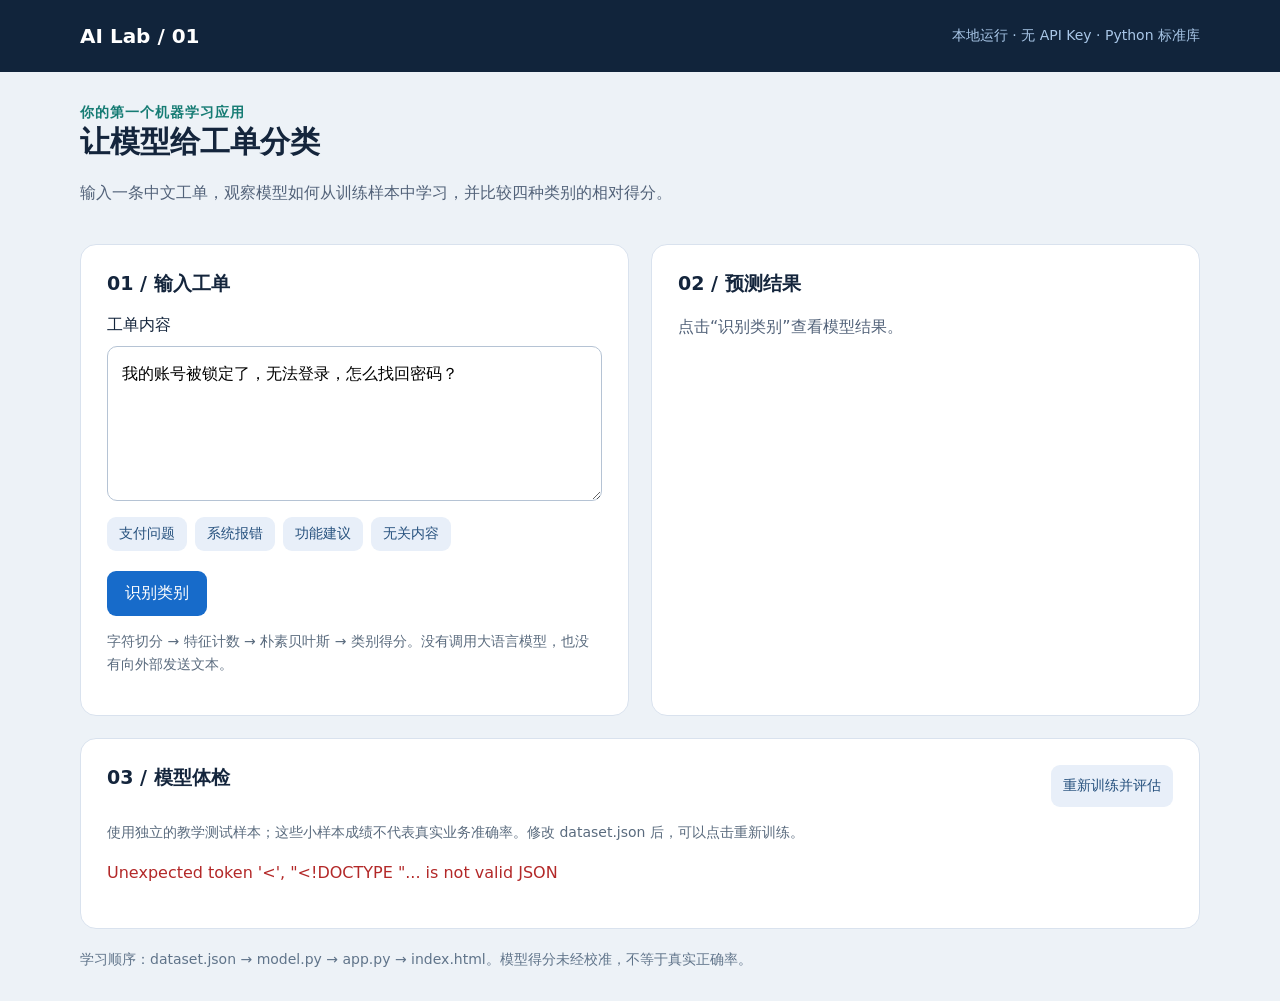
==== index.html @ 8a42dd85 "add: ai工单agent" ====
<!doctype html>
<html lang="zh-CN"><head><meta charset="utf-8"><meta name="viewport" content="width=device-width,initial-scale=1"><title>AI Lab · 工单分类器</title>
<style>
:root{font-family:system-ui,-apple-system,sans-serif;color:#14253c;background:#edf2f7;font-size:16px}*{box-sizing:border-box}body{margin:0}header{background:#11243b;color:#fff;padding:24px max(24px,calc((100vw - 1120px)/2));display:flex;justify-content:space-between;align-items:center}header strong{font-size:20px}header span{color:#a9c7e8;font-size:14px}main{max-width:1168px;margin:32px auto;padding:0 24px}h1{font-size:30px;margin:0 0 10px}p{line-height:1.7;color:#526279}h2{font-size:19px;margin-top:0}.grid{display:grid;grid-template-columns:1fr 1fr;gap:22px}.card{background:white;border:1px solid #d9e2ee;border-radius:16px;padding:26px;margin-top:22px}.eyebrow{color:#167c74;font-size:14px;font-weight:700;letter-spacing:1px}label{display:block;margin:18px 0 10px}textarea{width:100%;min-height:155px;resize:vertical;border:1px solid #b5c3d4;border-radius:10px;padding:14px;font:inherit;line-height:1.6}button{font:inherit;cursor:pointer;border:0;border-radius:9px;background:#176bca;color:white;padding:12px 18px}button:disabled{opacity:.55;cursor:wait}.secondary{background:#e8eff9;color:#25507d;font-size:14px;padding:8px 12px}.samples{display:flex;gap:8px;flex-wrap:wrap;margin:12px 0 20px}.result{font-size:28px;font-weight:750;margin:14px 0}.muted{font-size:14px;color:#5a6b7e;line-height:1.6}.bar{height:9px;background:#e9eef5;border-radius:9px;overflow:hidden;margin:7px 0 16px}.fill{height:100%;background:#168e86}.row{display:flex;justify-content:space-between;gap:12px}.tag{display:inline-block;background:#e7f4f1;color:#15675e;padding:5px 9px;border-radius:5px;margin:4px;font-size:14px}.stats{display:flex;gap:30px;flex-wrap:wrap;margin:20px 0}.stats strong{font-size:28px;display:block}.table-wrap{overflow:auto}table{width:100%;border-collapse:collapse;font-size:14px}td,th{padding:12px 8px;text-align:left;border-bottom:1px solid #e7edf3}summary{cursor:pointer;color:#176bca;margin-top:18px}.error{color:#b32828;white-space:pre-wrap}footer{margin:22px 0;color:#60748a;font-size:14px}button:focus-visible,textarea:focus-visible{outline:3px solid #65acfa;outline-offset:3px}@media(max-width:760px){.grid{grid-template-columns:1fr}header{padding:20px}header span{display:none}main{padding:0 16px}.card{padding:20px}h1{font-size:25px}}
</style></head><body>
<header><strong>AI Lab / 01</strong><span>本地运行 · 无 API Key · Python 标准库</span></header>
<main><div class="eyebrow">你的第一个机器学习应用</div><h1>让模型给工单分类</h1><p>输入一条中文工单，观察模型如何从训练样本中学习，并比较四种类别的相对得分。</p>
<div class="grid"><section class="card"><h2>01 / 输入工单</h2><form id="form"><label for="text">工单内容</label><textarea id="text" maxlength="2000" required>我的账号被锁定了，无法登录，怎么找回密码？</textarea><div class="samples"><button type="button" class="secondary" data-sample="这个订单被重复扣款了，请帮我退款">支付问题</button><button type="button" class="secondary" data-sample="页面白屏，刷新后还是打不开">系统报错</button><button type="button" class="secondary" data-sample="希望增加批量导入功能">功能建议</button><button type="button" class="secondary" data-sample="明天去海边看日出">无关内容</button></div><button id="predict">识别类别</button></form><p class="muted">字符切分 → 特征计数 → 朴素贝叶斯 → 类别得分。没有调用大语言模型，也没有向外部发送文本。</p></section>
<section class="card" aria-live="polite"><h2>02 / 预测结果</h2><div id="result"><p>点击“识别类别”查看模型结果。</p></div></section></div>
<section class="card"><div class="row"><h2>03 / 模型体检</h2><button class="secondary" id="train">重新训练并评估</button></div><p class="muted">使用独立的教学测试样本；这些小样本成绩不代表真实业务准确率。修改 dataset.json 后，可以点击重新训练。</p><div id="report" aria-live="polite">正在读取测试结果…</div></section><footer>学习顺序：dataset.json → model.py → app.py → index.html。模型得分未经校准，不等于真实正确率。</footer></main>
<script>
const $=id=>document.getElementById(id);
function node(tag,text,cls){const el=document.createElement(tag);if(text!==undefined)el.textContent=text;if(cls)el.className=cls;return el}
async function api(path,data){const response=await fetch(path,data===undefined?{}:{method:'POST',headers:{'Content-Type':'application/json'},body:JSON.stringify(data)});const value=await response.json();if(!response.ok)throw Error(value.error||'请求失败');return value}
document.querySelectorAll('[data-sample]').forEach(b=>b.onclick=()=>{$('text').value=b.dataset.sample;$('text').focus()});
$('form').onsubmit=async event=>{event.preventDefault();$('predict').disabled=true;$('result').replaceChildren(node('p','正在预测…'));try{const r=await api('/api/predict',{text:$('text').value});const root=$('result');root.replaceChildren(node('div',r.label,'result'));if(r.uncertain)root.append(node('p','已知特征不足或类别区分不明显，请人工判断。','muted'));for(const item of r.ranking){const row=node('div',undefined,'row');row.append(node('span',item.label),node('span',(item.score*100).toFixed(1)+'%'));const bar=node('div',undefined,'bar');const fill=node('div',undefined,'fill');fill.style.width=(item.score*100)+'%';bar.append(fill);root.append(row,bar)}root.append(node('p','已知特征覆盖率：'+(r.coverage*100).toFixed(0)+'%。以下片段更支持第一候选类别（相对第二候选）：','muted'));for(const f of r.features)root.append(node('span',f.token,'tag'));root.append(node('p','分数是模型内部相对得分，可能过度自信；拒识也可能失败。','muted'))}catch(e){$('result').replaceChildren(node('p',e.message,'error'))}finally{$('predict').disabled=false}};
function renderReport(r){const root=$('report');root.replaceChildren();const stats=node('div',undefined,'stats');for(const [name,value] of [['训练样本',r.train_count],['测试样本',r.test_count],['准确率',(r.accuracy*100).toFixed(1)+'%'],['Macro F1',r.macro_f1.toFixed(3)]]){const item=node('div');item.append(node('strong',value),node('span',name,'muted'));stats.append(item)}root.append(stats);const details=node('details');details.append(node('summary','查看全部测试样本与错误'));const wrap=node('div',undefined,'table-wrap'),table=node('table'),head=node('tr');for(const h of ['工单','实际类别','预测类别','结果'])head.append(node('th',h));table.append(head);for(const d of r.details){const row=node('tr');for(const v of [d.text,d.label,d.prediction,d.correct?'正确':'错误 / 拒识'])row.append(node('td',v));table.append(row)}wrap.append(table);details.append(wrap);root.append(details)}
$('train').onclick=async()=>{$('train').disabled=true;try{renderReport(await api('/api/train',{}))}catch(e){$('report').replaceChildren(node('p',e.message,'error'))}finally{$('train').disabled=false}};
api('/api/report').then(renderReport).catch(e=>$('report').replaceChildren(node('p',e.message,'error')));
</script></body></html>
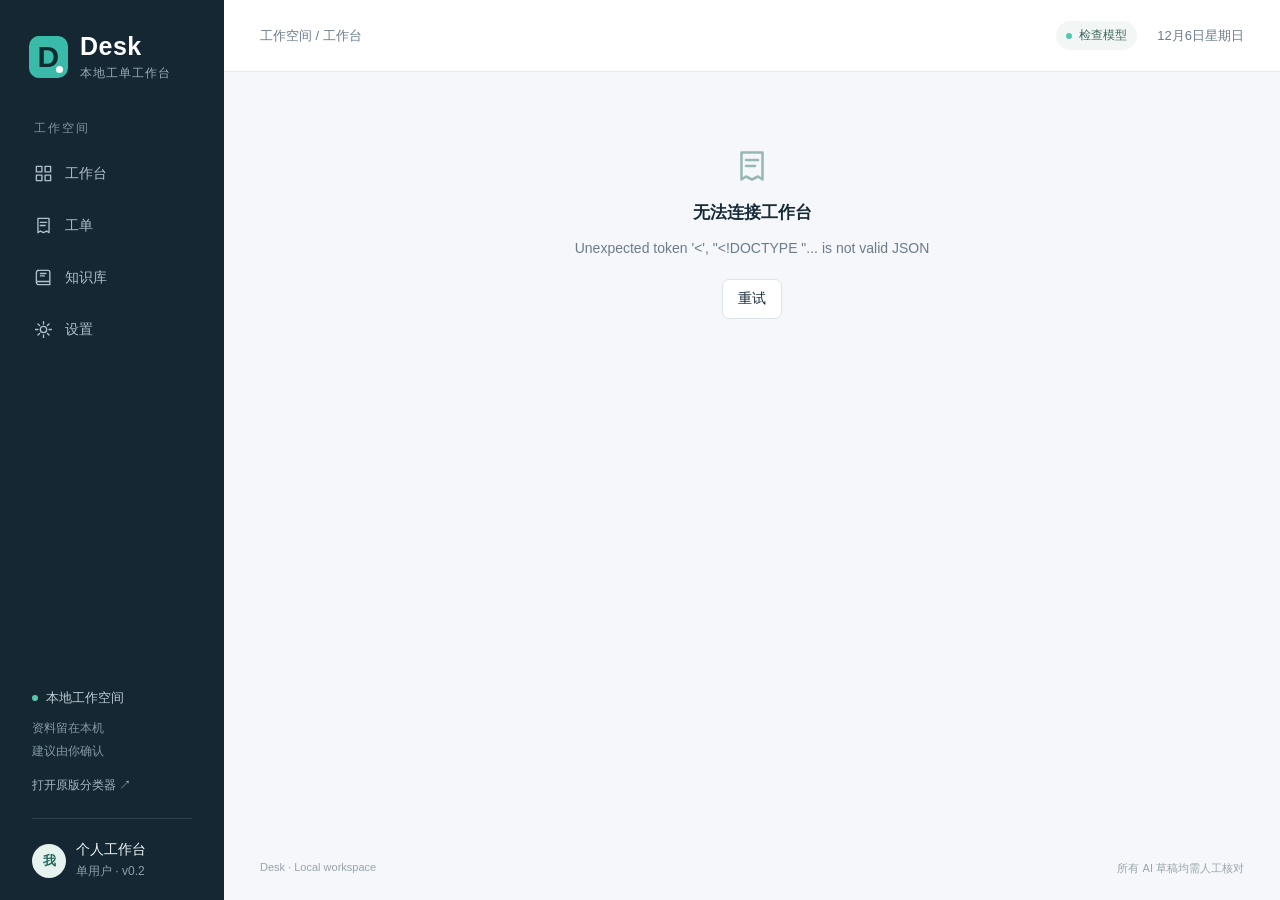
==== commit af9d933f: "add：添加新逻辑及训练数据" ====
--- a/index.html
+++ b/index.html
@@ -1,20 +1,24 @@
 <!doctype html>
-<html lang="zh-CN"><head><meta charset="utf-8"><meta name="viewport" content="width=device-width,initial-scale=1"><title>AI Lab · 工单分类器</title>
-<style>
-:root{font-family:system-ui,-apple-system,sans-serif;color:#14253c;background:#edf2f7;font-size:16px}*{box-sizing:border-box}body{margin:0}header{background:#11243b;color:#fff;padding:24px max(24px,calc((100vw - 1120px)/2));display:flex;justify-content:space-between;align-items:center}header strong{font-size:20px}header span{color:#a9c7e8;font-size:14px}main{max-width:1168px;margin:32px auto;padding:0 24px}h1{font-size:30px;margin:0 0 10px}p{line-height:1.7;color:#526279}h2{font-size:19px;margin-top:0}.grid{display:grid;grid-template-columns:1fr 1fr;gap:22px}.card{background:white;border:1px solid #d9e2ee;border-radius:16px;padding:26px;margin-top:22px}.eyebrow{color:#167c74;font-size:14px;font-weight:700;letter-spacing:1px}label{display:block;margin:18px 0 10px}textarea{width:100%;min-height:155px;resize:vertical;border:1px solid #b5c3d4;border-radius:10px;padding:14px;font:inherit;line-height:1.6}button{font:inherit;cursor:pointer;border:0;border-radius:9px;background:#176bca;color:white;padding:12px 18px}button:disabled{opacity:.55;cursor:wait}.secondary{background:#e8eff9;color:#25507d;font-size:14px;padding:8px 12px}.samples{display:flex;gap:8px;flex-wrap:wrap;margin:12px 0 20px}.result{font-size:28px;font-weight:750;margin:14px 0}.muted{font-size:14px;color:#5a6b7e;line-height:1.6}.bar{height:9px;background:#e9eef5;border-radius:9px;overflow:hidden;margin:7px 0 16px}.fill{height:100%;background:#168e86}.row{display:flex;justify-content:space-between;gap:12px}.tag{display:inline-block;background:#e7f4f1;color:#15675e;padding:5px 9px;border-radius:5px;margin:4px;font-size:14px}.stats{display:flex;gap:30px;flex-wrap:wrap;margin:20px 0}.stats strong{font-size:28px;display:block}.table-wrap{overflow:auto}table{width:100%;border-collapse:collapse;font-size:14px}td,th{padding:12px 8px;text-align:left;border-bottom:1px solid #e7edf3}summary{cursor:pointer;color:#176bca;margin-top:18px}.error{color:#b32828;white-space:pre-wrap}footer{margin:22px 0;color:#60748a;font-size:14px}button:focus-visible,textarea:focus-visible{outline:3px solid #65acfa;outline-offset:3px}@media(max-width:760px){.grid{grid-template-columns:1fr}header{padding:20px}header span{display:none}main{padding:0 16px}.card{padding:20px}h1{font-size:25px}}
-</style></head><body>
-<header><strong>AI Lab / 01</strong><span>本地运行 · 无 API Key · Python 标准库</span></header>
-<main><div class="eyebrow">你的第一个机器学习应用</div><h1>让模型给工单分类</h1><p>输入一条中文工单，观察模型如何从训练样本中学习，并比较四种类别的相对得分。</p>
-<div class="grid"><section class="card"><h2>01 / 输入工单</h2><form id="form"><label for="text">工单内容</label><textarea id="text" maxlength="2000" required>我的账号被锁定了，无法登录，怎么找回密码？</textarea><div class="samples"><button type="button" class="secondary" data-sample="这个订单被重复扣款了，请帮我退款">支付问题</button><button type="button" class="secondary" data-sample="页面白屏，刷新后还是打不开">系统报错</button><button type="button" class="secondary" data-sample="希望增加批量导入功能">功能建议</button><button type="button" class="secondary" data-sample="明天去海边看日出">无关内容</button></div><button id="predict">识别类别</button></form><p class="muted">字符切分 → 特征计数 → 朴素贝叶斯 → 类别得分。没有调用大语言模型，也没有向外部发送文本。</p></section>
-<section class="card" aria-live="polite"><h2>02 / 预测结果</h2><div id="result"><p>点击“识别类别”查看模型结果。</p></div></section></div>
-<section class="card"><div class="row"><h2>03 / 模型体检</h2><button class="secondary" id="train">重新训练并评估</button></div><p class="muted">使用独立的教学测试样本；这些小样本成绩不代表真实业务准确率。修改 dataset.json 后，可以点击重新训练。</p><div id="report" aria-live="polite">正在读取测试结果…</div></section><footer>学习顺序：dataset.json → model.py → app.py → index.html。模型得分未经校准，不等于真实正确率。</footer></main>
-<script>
-const $=id=>document.getElementById(id);
-function node(tag,text,cls){const el=document.createElement(tag);if(text!==undefined)el.textContent=text;if(cls)el.className=cls;return el}
-async function api(path,data){const response=await fetch(path,data===undefined?{}:{method:'POST',headers:{'Content-Type':'application/json'},body:JSON.stringify(data)});const value=await response.json();if(!response.ok)throw Error(value.error||'请求失败');return value}
-document.querySelectorAll('[data-sample]').forEach(b=>b.onclick=()=>{$('text').value=b.dataset.sample;$('text').focus()});
-$('form').onsubmit=async event=>{event.preventDefault();$('predict').disabled=true;$('result').replaceChildren(node('p','正在预测…'));try{const r=await api('/api/predict',{text:$('text').value});const root=$('result');root.replaceChildren(node('div',r.label,'result'));if(r.uncertain)root.append(node('p','已知特征不足或类别区分不明显，请人工判断。','muted'));for(const item of r.ranking){const row=node('div',undefined,'row');row.append(node('span',item.label),node('span',(item.score*100).toFixed(1)+'%'));const bar=node('div',undefined,'bar');const fill=node('div',undefined,'fill');fill.style.width=(item.score*100)+'%';bar.append(fill);root.append(row,bar)}root.append(node('p','已知特征覆盖率：'+(r.coverage*100).toFixed(0)+'%。以下片段更支持第一候选类别（相对第二候选）：','muted'));for(const f of r.features)root.append(node('span',f.token,'tag'));root.append(node('p','分数是模型内部相对得分，可能过度自信；拒识也可能失败。','muted'))}catch(e){$('result').replaceChildren(node('p',e.message,'error'))}finally{$('predict').disabled=false}};
-function renderReport(r){const root=$('report');root.replaceChildren();const stats=node('div',undefined,'stats');for(const [name,value] of [['训练样本',r.train_count],['测试样本',r.test_count],['准确率',(r.accuracy*100).toFixed(1)+'%'],['Macro F1',r.macro_f1.toFixed(3)]]){const item=node('div');item.append(node('strong',value),node('span',name,'muted'));stats.append(item)}root.append(stats);const details=node('details');details.append(node('summary','查看全部测试样本与错误'));const wrap=node('div',undefined,'table-wrap'),table=node('table'),head=node('tr');for(const h of ['工单','实际类别','预测类别','结果'])head.append(node('th',h));table.append(head);for(const d of r.details){const row=node('tr');for(const v of [d.text,d.label,d.prediction,d.correct?'正确':'错误 / 拒识'])row.append(node('td',v));table.append(row)}wrap.append(table);details.append(wrap);root.append(details)}
-$('train').onclick=async()=>{$('train').disabled=true;try{renderReport(await api('/api/train',{}))}catch(e){$('report').replaceChildren(node('p',e.message,'error'))}finally{$('train').disabled=false}};
-api('/api/report').then(renderReport).catch(e=>$('report').replaceChildren(node('p',e.message,'error')));
-</script></body></html>
+<html lang="zh-CN">
+<head>
+<meta charset="UTF-8"><meta name="viewport" content="width=device-width, initial-scale=1">
+<meta name="description" content="本地 AI 工单工作台：管理问题、检索知识、审核回复并积累解决方案。">
+<title>Desk · 本地工单工作台</title>
+<link rel="stylesheet" href="/static/style.css"><script src="/static/app.js" defer></script>
+</head>
+<body>
+<a class="skip" href="#main">跳转到内容</a>
+<div class="app-shell">
+<aside class="sidebar">
+<a class="brand" href="#dashboard"><span class="brand-symbol">D<span></span></span><div>Desk<small>本地工单工作台</small></div></a>
+<div class="nav-label">工作空间</div>
+<nav aria-label="主导航" id="nav"></nav>
+<div class="sidebar-bottom"><div class="local-indicator"><i></i> 本地工作空间</div><p>资料留在本机<br>建议由你确认</p><a href="/classic" target="_blank" rel="noopener">打开原版分类器 ↗</a><div class="profile"><span class="avatar">我</span><div>个人工作台<small>单用户 · v0.2</small></div></div></div>
+</aside>
+<div class="workspace"><header class="topbar"><div id="breadcrumb">工作空间 / 工作台</div><div class="topbar-right"><span id="model-pill" class="model-pill"><i></i> 检查模型</span><span class="top-date" id="date"></span></div></header>
+<main id="main" tabindex="-1"><div class="loading">正在打开工作空间…</div></main>
+<footer class="footer"><span>Desk · Local workspace</span><span>所有 AI 草稿均需人工核对</span></footer>
+</div></div>
+<dialog id="modal"><div id="modal-content"></div></dialog>
+<div id="toast" role="status" aria-live="polite"></div>
+</body></html>
--- a/static/style.css
+++ b/static/style.css
@@ -0,0 +1,2 @@
+:root{font-family:Inter,-apple-system,BlinkMacSystemFont,"PingFang SC","Microsoft YaHei",sans-serif;color:#172a38;background:#f5f7fa;font-size:16px;--ink:#172a38;--muted:#6a7c8c;--line:#e4eaf0;--accent:#067b78;--soft:#e8f5f2;--nav:#152733;--radius:12px}*{box-sizing:border-box}body{margin:0}button,input,textarea,select{font:inherit}button,a,input,textarea,select{touch-action:manipulation}button,a{ -webkit-tap-highlight-color:transparent}button{cursor:pointer}button:disabled{opacity:.5;cursor:wait}a{color:var(--accent);text-decoration:none}a:hover{text-decoration:underline}button:focus-visible,a:focus-visible,select:focus-visible,input:focus-visible,textarea:focus-visible{outline:3px solid #50b9b1;outline-offset:3px}h1,h2,h3,p{margin-top:0}h1{font-size:28px;line-height:1.35;letter-spacing:-.7px;margin-bottom:8px}h2{font-size:18px;line-height:1.5;margin-bottom:0}h3{font-size:16px;line-height:1.5;margin-bottom:10px}small{font-size:12px}.skip{position:absolute;top:-100px;background:#fff;padding:12px;z-index:100}.skip:focus{top:10px}.app-shell{display:grid;grid-template-columns:224px minmax(0,1fr);min-height:100vh}.sidebar{background:var(--nav);color:#eef6f9;padding:32px 20px 20px;position:sticky;top:0;height:100vh;display:flex;flex-direction:column}.brand{display:flex;align-items:center;gap:12px;color:#fff;padding:0 9px 38px;font-size:25px;font-weight:700;letter-spacing:.5px}.brand:hover{text-decoration:none}.brand small{display:block;color:#9bacb7;font-size:12px;font-weight:400;letter-spacing:1px;margin-top:4px}.brand-symbol{position:relative;background:#3abaa8;color:#102c31;width:39px;height:42px;border-radius:10px;display:grid;place-items:center;font-size:30px;font-weight:800}.brand-symbol span{width:7px;height:7px;background:#fff;position:absolute;right:5px;bottom:5px;border-radius:50%}.nav-label{font-size:12px;letter-spacing:2px;color:#80949f;padding:0 14px;margin-bottom:14px}nav{display:flex;flex-direction:column;gap:7px}.nav-link{display:flex;align-items:center;gap:12px;padding:13px 14px;border-radius:8px;font-size:14px;color:#afc0cc}.nav-link svg{width:19px;height:19px}.nav-link.active{color:#c4f6e9;background:#23434a}.nav-link:hover{background:#203a46;color:#fff;text-decoration:none}.sidebar-bottom{margin-top:auto;padding:30px 12px 0}.local-indicator{display:flex;gap:8px;align-items:center;font-size:13px;color:#bcccd5}.local-indicator i,.model-pill i{width:6px;height:6px;border-radius:50%;background:#56c7ac}.sidebar-bottom p{font-size:12px;line-height:1.9;color:#8399a6;margin-top:10px}.sidebar-bottom>a{font-size:12px;color:#a5b9c4}.profile{display:flex;gap:10px;align-items:center;border-top:1px solid #2d404c;padding-top:22px;margin-top:24px;font-size:14px}.profile small{display:block;color:#8a9fac;margin-top:4px}.avatar{border-radius:50%;width:34px;height:34px;display:grid;place-items:center;background:#e6f2ed;color:#27665e;font-size:13px;font-weight:600}.workspace{min-width:0;display:flex;flex-direction:column}.topbar{height:72px;border-bottom:1px solid var(--line);background:#fff;display:flex;align-items:center;justify-content:space-between;padding:0 36px;gap:16px;font-size:13px;color:var(--muted)}.topbar-right{display:flex;align-items:center;gap:20px}.model-pill{display:flex;align-items:center;gap:7px;padding:6px 10px;background:#f2f7f5;border-radius:20px;font-size:12px;color:#42675e}.model-pill.off{background:#fff4e3;color:#926122}.model-pill.off i{background:#e1ab48}main{padding:34px 36px 20px;max-width:1500px;width:100%;margin:0 auto;flex:1}.page-head{display:flex;align-items:flex-start;justify-content:space-between;gap:20px;margin-bottom:28px}.eyebrow{color:var(--accent);font-size:12px;letter-spacing:2px;margin-bottom:10px;font-weight:600}.subtitle{font-size:14px;color:var(--muted);line-height:1.7;margin-bottom:0}.actions{display:flex;gap:10px;align-items:center;flex-wrap:wrap}.btn{display:inline-flex;justify-content:center;align-items:center;gap:8px;min-height:40px;border:1px solid #dce4e9;padding:9px 15px;border-radius:7px;background:#fff;color:var(--ink);font-size:14px;font-weight:500;white-space:nowrap}.btn svg{width:16px;height:16px}.btn:hover{background:#f2f5f7;text-decoration:none}.btn.primary{background:var(--accent);border-color:var(--accent);color:#fff;box-shadow:0 2px 3px #05635b12}.btn.primary:hover{background:#056763}.btn.soft{background:var(--soft);border-color:#cce9e0;color:var(--accent)}.btn.danger{color:#b04444;border-color:#eed6d6}.btn.small{min-height:32px;font-size:13px;padding:5px 10px}.btn.ghost{border-color:transparent;background:transparent}.stats{display:grid;grid-template-columns:repeat(4,minmax(0,1fr));gap:16px;margin-bottom:26px}.stat{padding:21px 22px;background:#fff;border:1px solid var(--line);border-radius:var(--radius);position:relative}.stat-label{font-size:14px;color:#677a89;display:flex;align-items:center;justify-content:space-between}.stat-label svg{width:18px;height:18px;color:#8fa4ae}.stat-number{font-size:34px;line-height:1.4;font-weight:650;letter-spacing:-1px;margin:10px 0 4px;font-variant-numeric:tabular-nums}.stat-detail{font-size:12px;color:var(--muted)}.stat:first-child{border-top:3px solid #299b8a;padding-top:19px}.stat:first-child .stat-number{color:var(--accent)}.panel{background:#fff;border:1px solid var(--line);border-radius:var(--radius);margin-bottom:22px;overflow:hidden}.panel-head{padding:20px 23px;display:flex;justify-content:space-between;align-items:center;gap:15px;border-bottom:1px solid var(--line)}.panel-head p{font-size:13px;color:var(--muted);margin:4px 0 0}.panel-body{padding:22px 23px}.two-col{display:grid;grid-template-columns:minmax(0,1.4fr) minmax(0,1fr);gap:22px}.two-col>.panel{margin-bottom:0}.tag{display:inline-flex;align-items:center;gap:6px;border-radius:5px;padding:4px 8px;font-size:12px;line-height:1.5;white-space:nowrap;background:#f0f3f6;color:#62788b}.tag.green{background:#e7f5ed;color:#248264}.tag.blue{background:#e9f1fc;color:#3e6fab}.tag.amber{background:#fff4de;color:#956c23}.tag.red{background:#fceced;color:#ad5054}.tag.purple{background:#f0ecfb;color:#7866a0}.tag.sample{font-size:11px;background:#f3f5f7;color:#8a98a5;padding:2px 5px}.table-wrap{overflow-x:auto}table{width:100%;border-collapse:collapse;text-align:left;font-size:14px}th{font-weight:500;color:#82909c;background:#fafbfd;font-size:12px;padding:13px 23px;white-space:nowrap;border-bottom:1px solid var(--line)}td{padding:17px 23px;border-bottom:1px solid #edf1f4;vertical-align:middle}tr:last-child td{border-bottom:0}.ticket-title{display:block;font-weight:500;color:var(--ink);margin-bottom:6px;max-width:430px;overflow:hidden;text-overflow:ellipsis;white-space:nowrap}.ticket-title:hover{color:var(--accent)}.ticket-meta{font-size:12px;color:#8a9aa8;display:flex;gap:10px;align-items:center}.count-chip{font-size:12px;color:var(--muted);background:#f3f6f8;border-radius:5px;padding:3px 7px;margin-left:8px}.priority{display:flex;align-items:center;gap:7px;white-space:nowrap;font-size:13px}.priority i{width:7px;height:7px;border-radius:50%;background:#7e9cb0}.priority.high i{background:#e3a14a}.priority.urgent i{background:#db6470}.priority.low i{background:#a6b7bf}.muted{color:var(--muted)}.tiny{font-size:12px}.empty{padding:42px 24px;text-align:center;color:var(--muted)}.empty svg{width:36px;height:36px;color:#97b8b6;margin-bottom:12px}.empty h3{color:var(--ink);font-size:17px}.empty p{font-size:14px;line-height:1.8;margin-bottom:18px}.empty.compact{padding:22px}.knowledge-row{display:flex;gap:12px;align-items:center;padding:12px 0;border-bottom:1px solid #edf1f4}.knowledge-row:last-child{border-bottom:0}.file-icon{width:36px;height:40px;border:1px solid #dae8e4;border-radius:7px;background:#f1f8f5;color:#47887a;display:grid;place-items:center;flex-shrink:0;font-size:11px;font-weight:600}.knowledge-row .text{flex:1;min-width:0}.knowledge-row .text a{font-size:14px;color:var(--ink);font-weight:500}.knowledge-row .text p{font-size:12px;color:var(--muted);margin:5px 0 0}.bar-row{margin-bottom:18px}.bar-row:last-child{margin:0}.bar-caption{font-size:13px;display:flex;justify-content:space-between;margin-bottom:9px;color:#607483}.bar{height:6px;background:#edf3f5;border-radius:4px;overflow:hidden}.bar span{display:block;height:100%;background:#46a58f;border-radius:4px}.insight{display:flex;align-items:flex-start;gap:10px;background:#f4f9f8;padding:14px;border-radius:8px;margin-top:20px;font-size:13px;line-height:1.7;color:#53766f}.insight svg{width:18px;height:18px;flex-shrink:0;margin-top:2px}.toolbar{display:flex;gap:12px;padding:17px 22px;border-bottom:1px solid var(--line);flex-wrap:wrap}.search-field{position:relative;flex:1;min-width:180px}.search-field svg{position:absolute;width:17px;height:17px;left:12px;top:12px;color:#8597a4}.search-field input{padding-left:38px;width:100%}input,select,textarea{border:1px solid #dce4e9;border-radius:7px;padding:10px 12px;color:var(--ink);background:#fff;font-size:14px;line-height:1.5}textarea{min-height:110px;resize:vertical;width:100%}input::placeholder,textarea::placeholder{color:#98a6b1}label{display:block;font-size:14px;font-weight:500;margin-bottom:7px}.field{margin-bottom:18px}.field input,.field select{width:100%}.field .hint{font-size:12px;line-height:1.7;color:var(--muted);margin-top:6px}.form-grid{display:grid;grid-template-columns:1fr 1fr;gap:0 18px}.notice{padding:13px 16px;background:#fff8e9;border:1px solid #f0e3c8;color:#8b6b2e;border-radius:8px;font-size:13px;line-height:1.8;margin-bottom:18px}.notice.success{background:#eef8f2;color:#3a795e;border-color:#daebdf}.notice.info{background:#f0f5fa;color:#587389;border-color:#e0e9f0}.notice.error{background:#fff0ef;color:#9f4444;border-color:#f1d8d5}.detail-layout{display:grid;grid-template-columns:minmax(0,1fr) minmax(330px,.9fr);gap:22px}.prose{white-space:pre-wrap;overflow-wrap:anywhere;line-height:1.9;font-size:14px;color:#3d5363}.detail-title{max-width:750px}.ticket-summary{display:flex;gap:10px;align-items:center;flex-wrap:wrap;margin-top:15px}.back-link{display:inline-flex;align-items:center;gap:6px;color:var(--muted);font-size:13px;margin-bottom:18px}.back-link svg{width:15px}.ai-head{background:#f0f8f6;border-bottom-color:#e0eee8}.ai-title{display:flex;align-items:center;gap:8px}.ai-title svg{width:21px;color:var(--accent)}.ai-empty{padding:38px 28px}.ai-empty p{font-size:14px;line-height:1.8;color:var(--muted)}.ai-empty ul{padding-left:19px;color:#69857e;font-size:13px;line-height:2.2;margin-bottom:24px}.ai-section{padding-bottom:18px;border-bottom:1px solid #edf1f4;margin-bottom:18px}.ai-section:last-child{border:0;margin:0;padding:0}.ai-section h3{font-size:14px;margin-bottom:9px}.ai-section p{font-size:14px;line-height:1.8}.ai-steps{padding-left:20px;line-height:1.9;font-size:14px}.ai-steps li{padding-left:4px;margin-bottom:9px}.source-link{display:inline-block;font-size:12px;padding:1px 5px;background:#eaf4f1;border-radius:4px;margin-left:3px;color:var(--accent)}.source-card{display:block;border:1px solid #dfe9e6;padding:12px;border-radius:7px;margin-top:9px;background:#fcfefd}.source-card h4{font-size:13px;margin:0 0 6px;color:#346b60}.source-card p{font-size:12px;color:#72877f;line-height:1.7;margin:0}.source-card:hover{border-color:#80b8ab;text-decoration:none}.event{position:relative;border-left:1px solid #dce8e5;padding:0 0 20px 19px;margin-left:5px}.event:last-child{padding-bottom:0}.event:before{content:'';position:absolute;width:7px;height:7px;border-radius:50%;background:#96bdb2;left:-4px;top:5px}.event-header{font-size:13px;font-weight:500;margin-bottom:6px}.event-header time{float:right;font-size:11px;font-weight:400;color:#8b9aa7}.event p{font-size:13px;color:#6b7d89;white-space:pre-wrap;line-height:1.7;margin:0}.document-grid{display:grid;grid-template-columns:repeat(3,minmax(0,1fr));gap:18px}.doc-card{padding:22px;background:#fff;border:1px solid var(--line);border-radius:11px;display:flex;flex-direction:column;min-width:0}.doc-card .doc-top{display:flex;justify-content:space-between;align-items:flex-start;margin-bottom:18px}.doc-card h3{margin-bottom:10px;font-size:16px;overflow-wrap:anywhere}.doc-card h3 a{color:var(--ink)}.doc-card p{font-size:12px;line-height:1.8;color:var(--muted);margin-bottom:18px}.doc-card .actions{margin-top:auto}.tabs{display:flex;gap:7px;margin-bottom:22px}.tab{padding:8px 15px;border:0;background:transparent;color:var(--muted);border-radius:7px;font-size:14px}.tab.active{background:#e7efed;color:var(--accent);font-weight:600}.progress{height:4px;background:#edf1f2;border-radius:3px;overflow:hidden;margin:10px 0}.progress span{display:block;background:#49ac97;height:100%;transition:width .3s}.document-content{font-size:14px;line-height:1.9;white-space:pre-wrap;overflow-wrap:anywhere;background:#fafcfd;border:1px solid var(--line);border-radius:8px;padding:20px;max-height:520px;overflow:auto}.chunk{margin-bottom:16px;border:1px solid var(--line);padding:16px;border-radius:8px}.chunk .tag{margin-bottom:9px}.chunk:target{border:2px solid var(--accent)}.settings-grid{display:grid;grid-template-columns:1fr 1fr;gap:22px}.settings-grid .panel{height:fit-content}.data-path{font-size:12px;overflow-wrap:anywhere;background:#f5f8fa;border-radius:6px;padding:11px;line-height:1.7;color:#587183}.settings-note{font-size:13px;line-height:1.9;color:var(--muted)}details{border-top:1px solid var(--line);padding-top:18px;margin-top:22px}summary{cursor:pointer;font-size:14px;font-weight:500}pre{background:#172b37;color:#d5e9e5;border-radius:7px;padding:14px;overflow:auto;font-size:12px;line-height:1.8}.restore-steps{font-size:13px;line-height:1.9;color:var(--muted);padding-left:19px}.footer{display:flex;justify-content:space-between;font-size:11px;color:#97a4af;padding:20px 36px 24px}.loading{padding:50px;text-align:center;color:var(--muted);font-size:14px}.spinner{display:inline-block;width:14px;height:14px;border-radius:50%;border:2px solid #b8d9d1;border-top-color:#207e6b;animation:spin .7s linear infinite;vertical-align:middle;margin-right:7px}@keyframes spin{to{transform:rotate(360deg)}}dialog{border:1px solid var(--line);border-radius:14px;padding:0;width:min(620px,calc(100vw - 30px));max-height:90vh;color:var(--ink);box-shadow:0 20px 90px #132f3d30}dialog::backdrop{background:#122f3d77;backdrop-filter:blur(3px)}.modal-head{padding:23px 26px;border-bottom:1px solid var(--line);display:flex;justify-content:space-between;align-items:center}.modal-body{padding:24px 26px}.modal-foot{padding:17px 26px;border-top:1px solid var(--line);display:flex;justify-content:flex-end;gap:10px;background:#fafcfd}.close-btn{background:none;border:none;font-size:24px;color:#7a8b98;padding:0 5px}.file-drop{border:1px dashed #a7c8bf;border-radius:8px;padding:22px;background:#f7fbf9;margin-bottom:18px}.file-drop input{max-width:100%;background:transparent;border:0;padding:4px;font-size:13px}.file-drop p{font-size:12px;color:#80968d;margin:8px 0 0}.modal-error{padding:10px 14px;margin-bottom:16px;color:#a04c42;background:#fff1ee;border-radius:6px;font-size:13px}.hidden{display:none!important}#toast{position:fixed;bottom:26px;left:50%;transform:translateX(-50%) translateY(90px);background:#1c3b3b;color:#fff;font-size:14px;line-height:1.6;border-radius:9px;padding:12px 20px;box-shadow:0 8px 35px #203f3930;max-width:90vw;z-index:100;transition:transform .2s;pointer-events:none}#toast.visible{transform:translateX(-50%) translateY(0)}#toast.error{background:#8c4242}.onboard{border:1px solid #cce4dc;border-radius:12px;background:#eef8f4;padding:24px;margin-bottom:24px;display:flex;align-items:center;justify-content:space-between;gap:20px}.onboard p{font-size:14px;color:#628378;margin:6px 0 0;line-height:1.8}.search-results{margin-top:20px}.result-card{padding:18px;border:1px solid var(--line);border-radius:8px;margin-bottom:12px}.result-card h3{font-size:15px}.result-card p{font-size:14px;color:#6a7d88;line-height:1.8;white-space:pre-wrap}.inline-check{display:flex;align-items:center;gap:8px;font-size:13px;color:var(--muted)}.inline-check input{width:auto}.section-gap{margin-top:22px}.model-list{display:flex;gap:6px;flex-wrap:wrap;margin-top:12px}.divider{height:1px;background:var(--line);margin:20px 0}.subtle-link{font-size:13px;font-weight:500}.page-count{padding:13px 23px;border-top:1px solid var(--line);font-size:12px;color:var(--muted)}.nowrap{white-space:nowrap}@media(min-width:1600px){main{padding-top:42px}}@media(max-width:1150px){.app-shell{grid-template-columns:190px minmax(0,1fr)}.sidebar{padding-left:12px;padding-right:12px}main{padding:26px 24px}.topbar{padding:0 24px}.document-grid{grid-template-columns:repeat(2,minmax(0,1fr))}.detail-layout{grid-template-columns:1fr}.stats{gap:10px}.stat{padding:16px}.stat:first-child{padding-top:14px}th,td{padding-left:16px;padding-right:16px}.top-date{display:none}}@media(max-width:800px){.app-shell{grid-template-columns:1fr}.sidebar{position:static;height:auto;padding:16px}.brand{padding:0;font-size:22px}.brand-symbol{width:31px;height:33px;font-size:25px}.brand small,.nav-label,.sidebar-bottom{display:none}nav{flex-direction:row;margin-top:16px;gap:5px;overflow:auto}.nav-link{padding:10px;font-size:13px;gap:7px;white-space:nowrap}.nav-link svg{width:16px}.topbar{height:54px;padding:0 18px;font-size:12px}main{padding:25px 18px}.page-head{flex-direction:column;margin-bottom:22px}.page-head .actions{width:100%}.stats{grid-template-columns:repeat(2,minmax(0,1fr))}.two-col,.settings-grid{grid-template-columns:1fr}.two-col>.panel{margin-bottom:0}.document-grid{grid-template-columns:1fr}.onboard{align-items:flex-start;flex-direction:column}h1{font-size:25px}.panel-head,.panel-body{padding:17px}.form-grid{grid-template-columns:1fr}.footer{padding:20px 18px}.ticket-title{max-width:250px}.toolbar{padding:14px}.toolbar select{flex:1}.doc-card{padding:18px}.modal-head,.modal-body{padding:20px}.model-pill{font-size:11px}.detail-layout{gap:0}.ticket-meta{flex-wrap:wrap}.topbar-right{gap:0}}@media(prefers-reduced-motion:reduce){*{animation:none!important;transition:none!important}}
+svg{width:20px;height:20px;flex-shrink:0}
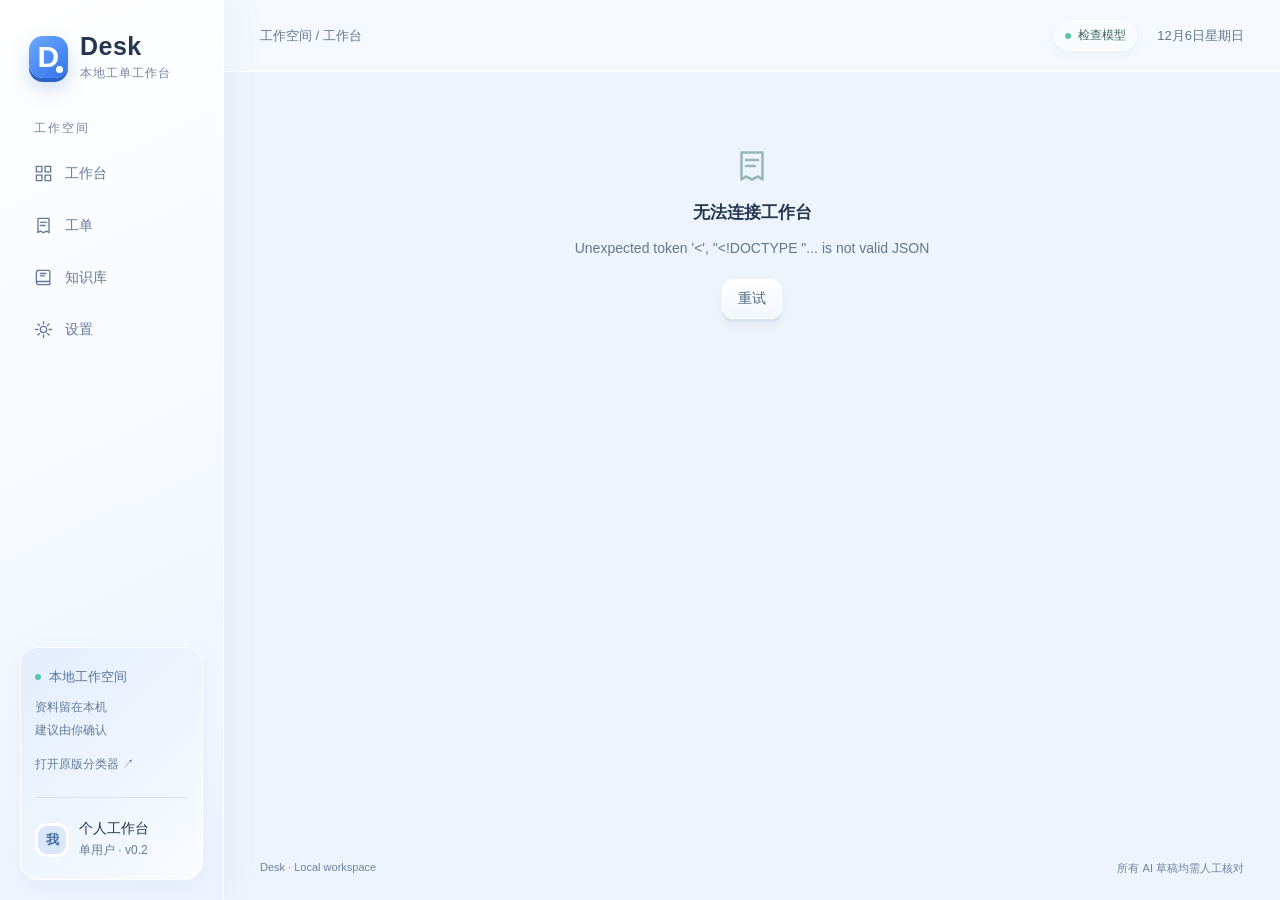
==== commit 27757c45: "add: 添加csv导出功能" ====
--- a/index.html
+++ b/index.html
@@ -1,24 +1,51 @@
 <!doctype html>
 <html lang="zh-CN">
-<head>
-<meta charset="UTF-8"><meta name="viewport" content="width=device-width, initial-scale=1">
-<meta name="description" content="本地 AI 工单工作台：管理问题、检索知识、审核回复并积累解决方案。">
-<title>Desk · 本地工单工作台</title>
-<link rel="stylesheet" href="/static/style.css"><script src="/static/app.js" defer></script>
-</head>
-<body>
-<a class="skip" href="#main">跳转到内容</a>
-<div class="app-shell">
-<aside class="sidebar">
-<a class="brand" href="#dashboard"><span class="brand-symbol">D<span></span></span><div>Desk<small>本地工单工作台</small></div></a>
-<div class="nav-label">工作空间</div>
-<nav aria-label="主导航" id="nav"></nav>
-<div class="sidebar-bottom"><div class="local-indicator"><i></i> 本地工作空间</div><p>资料留在本机<br>建议由你确认</p><a href="/classic" target="_blank" rel="noopener">打开原版分类器 ↗</a><div class="profile"><span class="avatar">我</span><div>个人工作台<small>单用户 · v0.2</small></div></div></div>
-</aside>
-<div class="workspace"><header class="topbar"><div id="breadcrumb">工作空间 / 工作台</div><div class="topbar-right"><span id="model-pill" class="model-pill"><i></i> 检查模型</span><span class="top-date" id="date"></span></div></header>
-<main id="main" tabindex="-1"><div class="loading">正在打开工作空间…</div></main>
-<footer class="footer"><span>Desk · Local workspace</span><span>所有 AI 草稿均需人工核对</span></footer>
-</div></div>
-<dialog id="modal"><div id="modal-content"></div></dialog>
-<div id="toast" role="status" aria-live="polite"></div>
-</body></html>
+  <head>
+    <meta charset="UTF-8" />
+    <meta name="viewport" content="width=device-width, initial-scale=1" />
+    <meta
+      name="description"
+      content="本地 AI 工单工作台：管理问题、检索知识、审核回复并积累解决方案。"
+    />
+    <title>Desk · 本地工单工作台</title>
+    <link rel="stylesheet" href="/static/style.css" />
+    <script src="/static/app.js" defer></script>
+  </head>
+  <body>
+    <a class="skip" href="#main">跳转到内容</a>
+    <div class="app-shell">
+      <aside class="sidebar">
+        <a class="brand" href="#dashboard"
+          ><span class="brand-symbol">D<span></span></span>
+          <div>Desk<small>本地工单工作台</small></div></a
+        >
+        <div class="nav-label">工作空间</div>
+        <nav aria-label="主导航" id="nav"></nav>
+        <div class="sidebar-bottom">
+          <div class="local-indicator"><i></i> 本地工作空间</div>
+          <p>资料留在本机<br />建议由你确认</p>
+          <a href="/classic" target="_blank" rel="noopener">打开原版分类器 ↗</a>
+          <div class="profile">
+            <span class="avatar">我</span>
+            <div>个人工作台<small>单用户 · v0.2</small></div>
+          </div>
+        </div>
+      </aside>
+      <div class="workspace">
+        <header class="topbar">
+          <div id="breadcrumb">工作空间 / 工作台</div>
+          <div class="topbar-right">
+            <span id="model-pill" class="model-pill"><i></i> 检查模型</span
+            ><span class="top-date" id="date"></span>
+          </div>
+        </header>
+        <main id="main" tabindex="-1"><div class="loading">正在打开工作空间…</div></main>
+        <footer class="footer">
+          <span>Desk · Local workspace</span><span>所有 AI 草稿均需人工核对</span>
+        </footer>
+      </div>
+    </div>
+    <dialog id="modal"><div id="modal-content"></div></dialog>
+    <div id="toast" role="status" aria-live="polite"></div>
+  </body>
+</html>
--- a/static/style.css
+++ b/static/style.css
@@ -1,2 +1,1952 @@
-:root{font-family:Inter,-apple-system,BlinkMacSystemFont,"PingFang SC","Microsoft YaHei",sans-serif;color:#172a38;background:#f5f7fa;font-size:16px;--ink:#172a38;--muted:#6a7c8c;--line:#e4eaf0;--accent:#067b78;--soft:#e8f5f2;--nav:#152733;--radius:12px}*{box-sizing:border-box}body{margin:0}button,input,textarea,select{font:inherit}button,a,input,textarea,select{touch-action:manipulation}button,a{ -webkit-tap-highlight-color:transparent}button{cursor:pointer}button:disabled{opacity:.5;cursor:wait}a{color:var(--accent);text-decoration:none}a:hover{text-decoration:underline}button:focus-visible,a:focus-visible,select:focus-visible,input:focus-visible,textarea:focus-visible{outline:3px solid #50b9b1;outline-offset:3px}h1,h2,h3,p{margin-top:0}h1{font-size:28px;line-height:1.35;letter-spacing:-.7px;margin-bottom:8px}h2{font-size:18px;line-height:1.5;margin-bottom:0}h3{font-size:16px;line-height:1.5;margin-bottom:10px}small{font-size:12px}.skip{position:absolute;top:-100px;background:#fff;padding:12px;z-index:100}.skip:focus{top:10px}.app-shell{display:grid;grid-template-columns:224px minmax(0,1fr);min-height:100vh}.sidebar{background:var(--nav);color:#eef6f9;padding:32px 20px 20px;position:sticky;top:0;height:100vh;display:flex;flex-direction:column}.brand{display:flex;align-items:center;gap:12px;color:#fff;padding:0 9px 38px;font-size:25px;font-weight:700;letter-spacing:.5px}.brand:hover{text-decoration:none}.brand small{display:block;color:#9bacb7;font-size:12px;font-weight:400;letter-spacing:1px;margin-top:4px}.brand-symbol{position:relative;background:#3abaa8;color:#102c31;width:39px;height:42px;border-radius:10px;display:grid;place-items:center;font-size:30px;font-weight:800}.brand-symbol span{width:7px;height:7px;background:#fff;position:absolute;right:5px;bottom:5px;border-radius:50%}.nav-label{font-size:12px;letter-spacing:2px;color:#80949f;padding:0 14px;margin-bottom:14px}nav{display:flex;flex-direction:column;gap:7px}.nav-link{display:flex;align-items:center;gap:12px;padding:13px 14px;border-radius:8px;font-size:14px;color:#afc0cc}.nav-link svg{width:19px;height:19px}.nav-link.active{color:#c4f6e9;background:#23434a}.nav-link:hover{background:#203a46;color:#fff;text-decoration:none}.sidebar-bottom{margin-top:auto;padding:30px 12px 0}.local-indicator{display:flex;gap:8px;align-items:center;font-size:13px;color:#bcccd5}.local-indicator i,.model-pill i{width:6px;height:6px;border-radius:50%;background:#56c7ac}.sidebar-bottom p{font-size:12px;line-height:1.9;color:#8399a6;margin-top:10px}.sidebar-bottom>a{font-size:12px;color:#a5b9c4}.profile{display:flex;gap:10px;align-items:center;border-top:1px solid #2d404c;padding-top:22px;margin-top:24px;font-size:14px}.profile small{display:block;color:#8a9fac;margin-top:4px}.avatar{border-radius:50%;width:34px;height:34px;display:grid;place-items:center;background:#e6f2ed;color:#27665e;font-size:13px;font-weight:600}.workspace{min-width:0;display:flex;flex-direction:column}.topbar{height:72px;border-bottom:1px solid var(--line);background:#fff;display:flex;align-items:center;justify-content:space-between;padding:0 36px;gap:16px;font-size:13px;color:var(--muted)}.topbar-right{display:flex;align-items:center;gap:20px}.model-pill{display:flex;align-items:center;gap:7px;padding:6px 10px;background:#f2f7f5;border-radius:20px;font-size:12px;color:#42675e}.model-pill.off{background:#fff4e3;color:#926122}.model-pill.off i{background:#e1ab48}main{padding:34px 36px 20px;max-width:1500px;width:100%;margin:0 auto;flex:1}.page-head{display:flex;align-items:flex-start;justify-content:space-between;gap:20px;margin-bottom:28px}.eyebrow{color:var(--accent);font-size:12px;letter-spacing:2px;margin-bottom:10px;font-weight:600}.subtitle{font-size:14px;color:var(--muted);line-height:1.7;margin-bottom:0}.actions{display:flex;gap:10px;align-items:center;flex-wrap:wrap}.btn{display:inline-flex;justify-content:center;align-items:center;gap:8px;min-height:40px;border:1px solid #dce4e9;padding:9px 15px;border-radius:7px;background:#fff;color:var(--ink);font-size:14px;font-weight:500;white-space:nowrap}.btn svg{width:16px;height:16px}.btn:hover{background:#f2f5f7;text-decoration:none}.btn.primary{background:var(--accent);border-color:var(--accent);color:#fff;box-shadow:0 2px 3px #05635b12}.btn.primary:hover{background:#056763}.btn.soft{background:var(--soft);border-color:#cce9e0;color:var(--accent)}.btn.danger{color:#b04444;border-color:#eed6d6}.btn.small{min-height:32px;font-size:13px;padding:5px 10px}.btn.ghost{border-color:transparent;background:transparent}.stats{display:grid;grid-template-columns:repeat(4,minmax(0,1fr));gap:16px;margin-bottom:26px}.stat{padding:21px 22px;background:#fff;border:1px solid var(--line);border-radius:var(--radius);position:relative}.stat-label{font-size:14px;color:#677a89;display:flex;align-items:center;justify-content:space-between}.stat-label svg{width:18px;height:18px;color:#8fa4ae}.stat-number{font-size:34px;line-height:1.4;font-weight:650;letter-spacing:-1px;margin:10px 0 4px;font-variant-numeric:tabular-nums}.stat-detail{font-size:12px;color:var(--muted)}.stat:first-child{border-top:3px solid #299b8a;padding-top:19px}.stat:first-child .stat-number{color:var(--accent)}.panel{background:#fff;border:1px solid var(--line);border-radius:var(--radius);margin-bottom:22px;overflow:hidden}.panel-head{padding:20px 23px;display:flex;justify-content:space-between;align-items:center;gap:15px;border-bottom:1px solid var(--line)}.panel-head p{font-size:13px;color:var(--muted);margin:4px 0 0}.panel-body{padding:22px 23px}.two-col{display:grid;grid-template-columns:minmax(0,1.4fr) minmax(0,1fr);gap:22px}.two-col>.panel{margin-bottom:0}.tag{display:inline-flex;align-items:center;gap:6px;border-radius:5px;padding:4px 8px;font-size:12px;line-height:1.5;white-space:nowrap;background:#f0f3f6;color:#62788b}.tag.green{background:#e7f5ed;color:#248264}.tag.blue{background:#e9f1fc;color:#3e6fab}.tag.amber{background:#fff4de;color:#956c23}.tag.red{background:#fceced;color:#ad5054}.tag.purple{background:#f0ecfb;color:#7866a0}.tag.sample{font-size:11px;background:#f3f5f7;color:#8a98a5;padding:2px 5px}.table-wrap{overflow-x:auto}table{width:100%;border-collapse:collapse;text-align:left;font-size:14px}th{font-weight:500;color:#82909c;background:#fafbfd;font-size:12px;padding:13px 23px;white-space:nowrap;border-bottom:1px solid var(--line)}td{padding:17px 23px;border-bottom:1px solid #edf1f4;vertical-align:middle}tr:last-child td{border-bottom:0}.ticket-title{display:block;font-weight:500;color:var(--ink);margin-bottom:6px;max-width:430px;overflow:hidden;text-overflow:ellipsis;white-space:nowrap}.ticket-title:hover{color:var(--accent)}.ticket-meta{font-size:12px;color:#8a9aa8;display:flex;gap:10px;align-items:center}.count-chip{font-size:12px;color:var(--muted);background:#f3f6f8;border-radius:5px;padding:3px 7px;margin-left:8px}.priority{display:flex;align-items:center;gap:7px;white-space:nowrap;font-size:13px}.priority i{width:7px;height:7px;border-radius:50%;background:#7e9cb0}.priority.high i{background:#e3a14a}.priority.urgent i{background:#db6470}.priority.low i{background:#a6b7bf}.muted{color:var(--muted)}.tiny{font-size:12px}.empty{padding:42px 24px;text-align:center;color:var(--muted)}.empty svg{width:36px;height:36px;color:#97b8b6;margin-bottom:12px}.empty h3{color:var(--ink);font-size:17px}.empty p{font-size:14px;line-height:1.8;margin-bottom:18px}.empty.compact{padding:22px}.knowledge-row{display:flex;gap:12px;align-items:center;padding:12px 0;border-bottom:1px solid #edf1f4}.knowledge-row:last-child{border-bottom:0}.file-icon{width:36px;height:40px;border:1px solid #dae8e4;border-radius:7px;background:#f1f8f5;color:#47887a;display:grid;place-items:center;flex-shrink:0;font-size:11px;font-weight:600}.knowledge-row .text{flex:1;min-width:0}.knowledge-row .text a{font-size:14px;color:var(--ink);font-weight:500}.knowledge-row .text p{font-size:12px;color:var(--muted);margin:5px 0 0}.bar-row{margin-bottom:18px}.bar-row:last-child{margin:0}.bar-caption{font-size:13px;display:flex;justify-content:space-between;margin-bottom:9px;color:#607483}.bar{height:6px;background:#edf3f5;border-radius:4px;overflow:hidden}.bar span{display:block;height:100%;background:#46a58f;border-radius:4px}.insight{display:flex;align-items:flex-start;gap:10px;background:#f4f9f8;padding:14px;border-radius:8px;margin-top:20px;font-size:13px;line-height:1.7;color:#53766f}.insight svg{width:18px;height:18px;flex-shrink:0;margin-top:2px}.toolbar{display:flex;gap:12px;padding:17px 22px;border-bottom:1px solid var(--line);flex-wrap:wrap}.search-field{position:relative;flex:1;min-width:180px}.search-field svg{position:absolute;width:17px;height:17px;left:12px;top:12px;color:#8597a4}.search-field input{padding-left:38px;width:100%}input,select,textarea{border:1px solid #dce4e9;border-radius:7px;padding:10px 12px;color:var(--ink);background:#fff;font-size:14px;line-height:1.5}textarea{min-height:110px;resize:vertical;width:100%}input::placeholder,textarea::placeholder{color:#98a6b1}label{display:block;font-size:14px;font-weight:500;margin-bottom:7px}.field{margin-bottom:18px}.field input,.field select{width:100%}.field .hint{font-size:12px;line-height:1.7;color:var(--muted);margin-top:6px}.form-grid{display:grid;grid-template-columns:1fr 1fr;gap:0 18px}.notice{padding:13px 16px;background:#fff8e9;border:1px solid #f0e3c8;color:#8b6b2e;border-radius:8px;font-size:13px;line-height:1.8;margin-bottom:18px}.notice.success{background:#eef8f2;color:#3a795e;border-color:#daebdf}.notice.info{background:#f0f5fa;color:#587389;border-color:#e0e9f0}.notice.error{background:#fff0ef;color:#9f4444;border-color:#f1d8d5}.detail-layout{display:grid;grid-template-columns:minmax(0,1fr) minmax(330px,.9fr);gap:22px}.prose{white-space:pre-wrap;overflow-wrap:anywhere;line-height:1.9;font-size:14px;color:#3d5363}.detail-title{max-width:750px}.ticket-summary{display:flex;gap:10px;align-items:center;flex-wrap:wrap;margin-top:15px}.back-link{display:inline-flex;align-items:center;gap:6px;color:var(--muted);font-size:13px;margin-bottom:18px}.back-link svg{width:15px}.ai-head{background:#f0f8f6;border-bottom-color:#e0eee8}.ai-title{display:flex;align-items:center;gap:8px}.ai-title svg{width:21px;color:var(--accent)}.ai-empty{padding:38px 28px}.ai-empty p{font-size:14px;line-height:1.8;color:var(--muted)}.ai-empty ul{padding-left:19px;color:#69857e;font-size:13px;line-height:2.2;margin-bottom:24px}.ai-section{padding-bottom:18px;border-bottom:1px solid #edf1f4;margin-bottom:18px}.ai-section:last-child{border:0;margin:0;padding:0}.ai-section h3{font-size:14px;margin-bottom:9px}.ai-section p{font-size:14px;line-height:1.8}.ai-steps{padding-left:20px;line-height:1.9;font-size:14px}.ai-steps li{padding-left:4px;margin-bottom:9px}.source-link{display:inline-block;font-size:12px;padding:1px 5px;background:#eaf4f1;border-radius:4px;margin-left:3px;color:var(--accent)}.source-card{display:block;border:1px solid #dfe9e6;padding:12px;border-radius:7px;margin-top:9px;background:#fcfefd}.source-card h4{font-size:13px;margin:0 0 6px;color:#346b60}.source-card p{font-size:12px;color:#72877f;line-height:1.7;margin:0}.source-card:hover{border-color:#80b8ab;text-decoration:none}.event{position:relative;border-left:1px solid #dce8e5;padding:0 0 20px 19px;margin-left:5px}.event:last-child{padding-bottom:0}.event:before{content:'';position:absolute;width:7px;height:7px;border-radius:50%;background:#96bdb2;left:-4px;top:5px}.event-header{font-size:13px;font-weight:500;margin-bottom:6px}.event-header time{float:right;font-size:11px;font-weight:400;color:#8b9aa7}.event p{font-size:13px;color:#6b7d89;white-space:pre-wrap;line-height:1.7;margin:0}.document-grid{display:grid;grid-template-columns:repeat(3,minmax(0,1fr));gap:18px}.doc-card{padding:22px;background:#fff;border:1px solid var(--line);border-radius:11px;display:flex;flex-direction:column;min-width:0}.doc-card .doc-top{display:flex;justify-content:space-between;align-items:flex-start;margin-bottom:18px}.doc-card h3{margin-bottom:10px;font-size:16px;overflow-wrap:anywhere}.doc-card h3 a{color:var(--ink)}.doc-card p{font-size:12px;line-height:1.8;color:var(--muted);margin-bottom:18px}.doc-card .actions{margin-top:auto}.tabs{display:flex;gap:7px;margin-bottom:22px}.tab{padding:8px 15px;border:0;background:transparent;color:var(--muted);border-radius:7px;font-size:14px}.tab.active{background:#e7efed;color:var(--accent);font-weight:600}.progress{height:4px;background:#edf1f2;border-radius:3px;overflow:hidden;margin:10px 0}.progress span{display:block;background:#49ac97;height:100%;transition:width .3s}.document-content{font-size:14px;line-height:1.9;white-space:pre-wrap;overflow-wrap:anywhere;background:#fafcfd;border:1px solid var(--line);border-radius:8px;padding:20px;max-height:520px;overflow:auto}.chunk{margin-bottom:16px;border:1px solid var(--line);padding:16px;border-radius:8px}.chunk .tag{margin-bottom:9px}.chunk:target{border:2px solid var(--accent)}.settings-grid{display:grid;grid-template-columns:1fr 1fr;gap:22px}.settings-grid .panel{height:fit-content}.data-path{font-size:12px;overflow-wrap:anywhere;background:#f5f8fa;border-radius:6px;padding:11px;line-height:1.7;color:#587183}.settings-note{font-size:13px;line-height:1.9;color:var(--muted)}details{border-top:1px solid var(--line);padding-top:18px;margin-top:22px}summary{cursor:pointer;font-size:14px;font-weight:500}pre{background:#172b37;color:#d5e9e5;border-radius:7px;padding:14px;overflow:auto;font-size:12px;line-height:1.8}.restore-steps{font-size:13px;line-height:1.9;color:var(--muted);padding-left:19px}.footer{display:flex;justify-content:space-between;font-size:11px;color:#97a4af;padding:20px 36px 24px}.loading{padding:50px;text-align:center;color:var(--muted);font-size:14px}.spinner{display:inline-block;width:14px;height:14px;border-radius:50%;border:2px solid #b8d9d1;border-top-color:#207e6b;animation:spin .7s linear infinite;vertical-align:middle;margin-right:7px}@keyframes spin{to{transform:rotate(360deg)}}dialog{border:1px solid var(--line);border-radius:14px;padding:0;width:min(620px,calc(100vw - 30px));max-height:90vh;color:var(--ink);box-shadow:0 20px 90px #132f3d30}dialog::backdrop{background:#122f3d77;backdrop-filter:blur(3px)}.modal-head{padding:23px 26px;border-bottom:1px solid var(--line);display:flex;justify-content:space-between;align-items:center}.modal-body{padding:24px 26px}.modal-foot{padding:17px 26px;border-top:1px solid var(--line);display:flex;justify-content:flex-end;gap:10px;background:#fafcfd}.close-btn{background:none;border:none;font-size:24px;color:#7a8b98;padding:0 5px}.file-drop{border:1px dashed #a7c8bf;border-radius:8px;padding:22px;background:#f7fbf9;margin-bottom:18px}.file-drop input{max-width:100%;background:transparent;border:0;padding:4px;font-size:13px}.file-drop p{font-size:12px;color:#80968d;margin:8px 0 0}.modal-error{padding:10px 14px;margin-bottom:16px;color:#a04c42;background:#fff1ee;border-radius:6px;font-size:13px}.hidden{display:none!important}#toast{position:fixed;bottom:26px;left:50%;transform:translateX(-50%) translateY(90px);background:#1c3b3b;color:#fff;font-size:14px;line-height:1.6;border-radius:9px;padding:12px 20px;box-shadow:0 8px 35px #203f3930;max-width:90vw;z-index:100;transition:transform .2s;pointer-events:none}#toast.visible{transform:translateX(-50%) translateY(0)}#toast.error{background:#8c4242}.onboard{border:1px solid #cce4dc;border-radius:12px;background:#eef8f4;padding:24px;margin-bottom:24px;display:flex;align-items:center;justify-content:space-between;gap:20px}.onboard p{font-size:14px;color:#628378;margin:6px 0 0;line-height:1.8}.search-results{margin-top:20px}.result-card{padding:18px;border:1px solid var(--line);border-radius:8px;margin-bottom:12px}.result-card h3{font-size:15px}.result-card p{font-size:14px;color:#6a7d88;line-height:1.8;white-space:pre-wrap}.inline-check{display:flex;align-items:center;gap:8px;font-size:13px;color:var(--muted)}.inline-check input{width:auto}.section-gap{margin-top:22px}.model-list{display:flex;gap:6px;flex-wrap:wrap;margin-top:12px}.divider{height:1px;background:var(--line);margin:20px 0}.subtle-link{font-size:13px;font-weight:500}.page-count{padding:13px 23px;border-top:1px solid var(--line);font-size:12px;color:var(--muted)}.nowrap{white-space:nowrap}@media(min-width:1600px){main{padding-top:42px}}@media(max-width:1150px){.app-shell{grid-template-columns:190px minmax(0,1fr)}.sidebar{padding-left:12px;padding-right:12px}main{padding:26px 24px}.topbar{padding:0 24px}.document-grid{grid-template-columns:repeat(2,minmax(0,1fr))}.detail-layout{grid-template-columns:1fr}.stats{gap:10px}.stat{padding:16px}.stat:first-child{padding-top:14px}th,td{padding-left:16px;padding-right:16px}.top-date{display:none}}@media(max-width:800px){.app-shell{grid-template-columns:1fr}.sidebar{position:static;height:auto;padding:16px}.brand{padding:0;font-size:22px}.brand-symbol{width:31px;height:33px;font-size:25px}.brand small,.nav-label,.sidebar-bottom{display:none}nav{flex-direction:row;margin-top:16px;gap:5px;overflow:auto}.nav-link{padding:10px;font-size:13px;gap:7px;white-space:nowrap}.nav-link svg{width:16px}.topbar{height:54px;padding:0 18px;font-size:12px}main{padding:25px 18px}.page-head{flex-direction:column;margin-bottom:22px}.page-head .actions{width:100%}.stats{grid-template-columns:repeat(2,minmax(0,1fr))}.two-col,.settings-grid{grid-template-columns:1fr}.two-col>.panel{margin-bottom:0}.document-grid{grid-template-columns:1fr}.onboard{align-items:flex-start;flex-direction:column}h1{font-size:25px}.panel-head,.panel-body{padding:17px}.form-grid{grid-template-columns:1fr}.footer{padding:20px 18px}.ticket-title{max-width:250px}.toolbar{padding:14px}.toolbar select{flex:1}.doc-card{padding:18px}.modal-head,.modal-body{padding:20px}.model-pill{font-size:11px}.detail-layout{gap:0}.ticket-meta{flex-wrap:wrap}.topbar-right{gap:0}}@media(prefers-reduced-motion:reduce){*{animation:none!important;transition:none!important}}
-svg{width:20px;height:20px;flex-shrink:0}
+:root {
+  font-family:
+    Inter,
+    -apple-system,
+    BlinkMacSystemFont,
+    'PingFang SC',
+    'Microsoft YaHei',
+    sans-serif;
+  color: #172a38;
+  background: #f5f7fa;
+  font-size: 16px;
+  --ink: #172a38;
+  --muted: #6a7c8c;
+  --line: #e4eaf0;
+  --accent: #067b78;
+  --soft: #e8f5f2;
+  --nav: #152733;
+  --radius: 12px;
+}
+* {
+  box-sizing: border-box;
+}
+body {
+  margin: 0;
+}
+button,
+input,
+textarea,
+select {
+  font: inherit;
+}
+button,
+a,
+input,
+textarea,
+select {
+  touch-action: manipulation;
+}
+button,
+a {
+  -webkit-tap-highlight-color: transparent;
+}
+button {
+  cursor: pointer;
+}
+button:disabled {
+  opacity: 0.5;
+  cursor: wait;
+}
+a {
+  color: var(--accent);
+  text-decoration: none;
+}
+a:hover {
+  text-decoration: underline;
+}
+button:focus-visible,
+a:focus-visible,
+select:focus-visible,
+input:focus-visible,
+textarea:focus-visible {
+  outline: 3px solid #50b9b1;
+  outline-offset: 3px;
+}
+h1,
+h2,
+h3,
+p {
+  margin-top: 0;
+}
+h1 {
+  font-size: 28px;
+  line-height: 1.35;
+  letter-spacing: -0.7px;
+  margin-bottom: 8px;
+}
+h2 {
+  font-size: 18px;
+  line-height: 1.5;
+  margin-bottom: 0;
+}
+h3 {
+  font-size: 16px;
+  line-height: 1.5;
+  margin-bottom: 10px;
+}
+small {
+  font-size: 12px;
+}
+.skip {
+  position: absolute;
+  top: -100px;
+  background: #fff;
+  padding: 12px;
+  z-index: 100;
+}
+.skip:focus {
+  top: 10px;
+}
+.app-shell {
+  display: grid;
+  grid-template-columns: 224px minmax(0, 1fr);
+  min-height: 100vh;
+}
+.sidebar {
+  background: var(--nav);
+  color: #eef6f9;
+  padding: 32px 20px 20px;
+  position: sticky;
+  top: 0;
+  height: 100vh;
+  display: flex;
+  flex-direction: column;
+}
+.brand {
+  display: flex;
+  align-items: center;
+  gap: 12px;
+  color: #fff;
+  padding: 0 9px 38px;
+  font-size: 25px;
+  font-weight: 700;
+  letter-spacing: 0.5px;
+}
+.brand:hover {
+  text-decoration: none;
+}
+.brand small {
+  display: block;
+  color: #9bacb7;
+  font-size: 12px;
+  font-weight: 400;
+  letter-spacing: 1px;
+  margin-top: 4px;
+}
+.brand-symbol {
+  position: relative;
+  background: #3abaa8;
+  color: #102c31;
+  width: 39px;
+  height: 42px;
+  border-radius: 10px;
+  display: grid;
+  place-items: center;
+  font-size: 30px;
+  font-weight: 800;
+}
+.brand-symbol span {
+  width: 7px;
+  height: 7px;
+  background: #fff;
+  position: absolute;
+  right: 5px;
+  bottom: 5px;
+  border-radius: 50%;
+}
+.nav-label {
+  font-size: 12px;
+  letter-spacing: 2px;
+  color: #80949f;
+  padding: 0 14px;
+  margin-bottom: 14px;
+}
+nav {
+  display: flex;
+  flex-direction: column;
+  gap: 7px;
+}
+.nav-link {
+  display: flex;
+  align-items: center;
+  gap: 12px;
+  padding: 13px 14px;
+  border-radius: 8px;
+  font-size: 14px;
+  color: #afc0cc;
+}
+.nav-link svg {
+  width: 19px;
+  height: 19px;
+}
+.nav-link.active {
+  color: #c4f6e9;
+  background: #23434a;
+}
+.nav-link:hover {
+  background: #203a46;
+  color: #fff;
+  text-decoration: none;
+}
+.sidebar-bottom {
+  margin-top: auto;
+  padding: 30px 12px 0;
+}
+.local-indicator {
+  display: flex;
+  gap: 8px;
+  align-items: center;
+  font-size: 13px;
+  color: #bcccd5;
+}
+.local-indicator i,
+.model-pill i {
+  width: 6px;
+  height: 6px;
+  border-radius: 50%;
+  background: #56c7ac;
+}
+.sidebar-bottom p {
+  font-size: 12px;
+  line-height: 1.9;
+  color: #8399a6;
+  margin-top: 10px;
+}
+.sidebar-bottom > a {
+  font-size: 12px;
+  color: #a5b9c4;
+}
+.profile {
+  display: flex;
+  gap: 10px;
+  align-items: center;
+  border-top: 1px solid #2d404c;
+  padding-top: 22px;
+  margin-top: 24px;
+  font-size: 14px;
+}
+.profile small {
+  display: block;
+  color: #8a9fac;
+  margin-top: 4px;
+}
+.avatar {
+  border-radius: 50%;
+  width: 34px;
+  height: 34px;
+  display: grid;
+  place-items: center;
+  background: #e6f2ed;
+  color: #27665e;
+  font-size: 13px;
+  font-weight: 600;
+}
+.workspace {
+  min-width: 0;
+  display: flex;
+  flex-direction: column;
+}
+.topbar {
+  height: 72px;
+  border-bottom: 1px solid var(--line);
+  background: #fff;
+  display: flex;
+  align-items: center;
+  justify-content: space-between;
+  padding: 0 36px;
+  gap: 16px;
+  font-size: 13px;
+  color: var(--muted);
+}
+.topbar-right {
+  display: flex;
+  align-items: center;
+  gap: 20px;
+}
+.model-pill {
+  display: flex;
+  align-items: center;
+  gap: 7px;
+  padding: 6px 10px;
+  background: #f2f7f5;
+  border-radius: 20px;
+  font-size: 12px;
+  color: #42675e;
+}
+.model-pill.off {
+  background: #fff4e3;
+  color: #926122;
+}
+.model-pill.off i {
+  background: #e1ab48;
+}
+main {
+  padding: 34px 36px 20px;
+  max-width: 1500px;
+  width: 100%;
+  margin: 0 auto;
+  flex: 1;
+}
+.page-head {
+  display: flex;
+  align-items: flex-start;
+  justify-content: space-between;
+  gap: 20px;
+  margin-bottom: 28px;
+}
+.eyebrow {
+  color: var(--accent);
+  font-size: 12px;
+  letter-spacing: 2px;
+  margin-bottom: 10px;
+  font-weight: 600;
+}
+.subtitle {
+  font-size: 14px;
+  color: var(--muted);
+  line-height: 1.7;
+  margin-bottom: 0;
+}
+.actions {
+  display: flex;
+  gap: 10px;
+  align-items: center;
+  flex-wrap: wrap;
+}
+.btn {
+  display: inline-flex;
+  justify-content: center;
+  align-items: center;
+  gap: 8px;
+  min-height: 40px;
+  border: 1px solid #dce4e9;
+  padding: 9px 15px;
+  border-radius: 7px;
+  background: #fff;
+  color: var(--ink);
+  font-size: 14px;
+  font-weight: 500;
+  white-space: nowrap;
+}
+.btn svg {
+  width: 16px;
+  height: 16px;
+}
+.btn:hover {
+  background: #f2f5f7;
+  text-decoration: none;
+}
+.btn.primary {
+  background: var(--accent);
+  border-color: var(--accent);
+  color: #fff;
+  box-shadow: 0 2px 3px #05635b12;
+}
+.btn.primary:hover {
+  background: #056763;
+}
+.btn.soft {
+  background: var(--soft);
+  border-color: #cce9e0;
+  color: var(--accent);
+}
+.btn.danger {
+  color: #b04444;
+  border-color: #eed6d6;
+}
+.btn.small {
+  min-height: 32px;
+  font-size: 13px;
+  padding: 5px 10px;
+}
+.btn.ghost {
+  border-color: transparent;
+  background: transparent;
+}
+.stats {
+  display: grid;
+  grid-template-columns: repeat(4, minmax(0, 1fr));
+  gap: 16px;
+  margin-bottom: 26px;
+}
+.stat {
+  padding: 21px 22px;
+  background: #fff;
+  border: 1px solid var(--line);
+  border-radius: var(--radius);
+  position: relative;
+}
+.stat-label {
+  font-size: 14px;
+  color: #677a89;
+  display: flex;
+  align-items: center;
+  justify-content: space-between;
+}
+.stat-label svg {
+  width: 18px;
+  height: 18px;
+  color: #8fa4ae;
+}
+.stat-number {
+  font-size: 34px;
+  line-height: 1.4;
+  font-weight: 650;
+  letter-spacing: -1px;
+  margin: 10px 0 4px;
+  font-variant-numeric: tabular-nums;
+}
+.stat-detail {
+  font-size: 12px;
+  color: var(--muted);
+}
+.stat:first-child {
+  border-top: 3px solid #299b8a;
+  padding-top: 19px;
+}
+.stat:first-child .stat-number {
+  color: var(--accent);
+}
+.panel {
+  background: #fff;
+  border: 1px solid var(--line);
+  border-radius: var(--radius);
+  margin-bottom: 22px;
+  overflow: hidden;
+}
+.panel-head {
+  padding: 20px 23px;
+  display: flex;
+  justify-content: space-between;
+  align-items: center;
+  gap: 15px;
+  border-bottom: 1px solid var(--line);
+}
+.panel-head p {
+  font-size: 13px;
+  color: var(--muted);
+  margin: 4px 0 0;
+}
+.panel-body {
+  padding: 22px 23px;
+}
+.two-col {
+  display: grid;
+  grid-template-columns: minmax(0, 1.4fr) minmax(0, 1fr);
+  gap: 22px;
+}
+.two-col > .panel {
+  margin-bottom: 0;
+}
+.tag {
+  display: inline-flex;
+  align-items: center;
+  gap: 6px;
+  border-radius: 5px;
+  padding: 4px 8px;
+  font-size: 12px;
+  line-height: 1.5;
+  white-space: nowrap;
+  background: #f0f3f6;
+  color: #62788b;
+}
+.tag.green {
+  background: #e7f5ed;
+  color: #248264;
+}
+.tag.blue {
+  background: #e9f1fc;
+  color: #3e6fab;
+}
+.tag.amber {
+  background: #fff4de;
+  color: #956c23;
+}
+.tag.red {
+  background: #fceced;
+  color: #ad5054;
+}
+.tag.purple {
+  background: #f0ecfb;
+  color: #7866a0;
+}
+.tag.sample {
+  font-size: 11px;
+  background: #f3f5f7;
+  color: #8a98a5;
+  padding: 2px 5px;
+}
+.table-wrap {
+  overflow-x: auto;
+}
+table {
+  width: 100%;
+  border-collapse: collapse;
+  text-align: left;
+  font-size: 14px;
+}
+th {
+  font-weight: 500;
+  color: #82909c;
+  background: #fafbfd;
+  font-size: 12px;
+  padding: 13px 23px;
+  white-space: nowrap;
+  border-bottom: 1px solid var(--line);
+}
+td {
+  padding: 17px 23px;
+  border-bottom: 1px solid #edf1f4;
+  vertical-align: middle;
+}
+tr:last-child td {
+  border-bottom: 0;
+}
+.ticket-title {
+  display: block;
+  font-weight: 500;
+  color: var(--ink);
+  margin-bottom: 6px;
+  max-width: 430px;
+  overflow: hidden;
+  text-overflow: ellipsis;
+  white-space: nowrap;
+}
+.ticket-title:hover {
+  color: var(--accent);
+}
+.ticket-meta {
+  font-size: 12px;
+  color: #8a9aa8;
+  display: flex;
+  gap: 10px;
+  align-items: center;
+}
+.count-chip {
+  font-size: 12px;
+  color: var(--muted);
+  background: #f3f6f8;
+  border-radius: 5px;
+  padding: 3px 7px;
+  margin-left: 8px;
+}
+.priority {
+  display: flex;
+  align-items: center;
+  gap: 7px;
+  white-space: nowrap;
+  font-size: 13px;
+}
+.priority i {
+  width: 7px;
+  height: 7px;
+  border-radius: 50%;
+  background: #7e9cb0;
+}
+.priority.high i {
+  background: #e3a14a;
+}
+.priority.urgent i {
+  background: #db6470;
+}
+.priority.low i {
+  background: #a6b7bf;
+}
+.muted {
+  color: var(--muted);
+}
+.tiny {
+  font-size: 12px;
+}
+.empty {
+  padding: 42px 24px;
+  text-align: center;
+  color: var(--muted);
+}
+.empty svg {
+  width: 36px;
+  height: 36px;
+  color: #97b8b6;
+  margin-bottom: 12px;
+}
+.empty h3 {
+  color: var(--ink);
+  font-size: 17px;
+}
+.empty p {
+  font-size: 14px;
+  line-height: 1.8;
+  margin-bottom: 18px;
+}
+.empty.compact {
+  padding: 22px;
+}
+.knowledge-row {
+  display: flex;
+  gap: 12px;
+  align-items: center;
+  padding: 12px 0;
+  border-bottom: 1px solid #edf1f4;
+}
+.knowledge-row:last-child {
+  border-bottom: 0;
+}
+.file-icon {
+  width: 36px;
+  height: 40px;
+  border: 1px solid #dae8e4;
+  border-radius: 7px;
+  background: #f1f8f5;
+  color: #47887a;
+  display: grid;
+  place-items: center;
+  flex-shrink: 0;
+  font-size: 11px;
+  font-weight: 600;
+}
+.knowledge-row .text {
+  flex: 1;
+  min-width: 0;
+}
+.knowledge-row .text a {
+  font-size: 14px;
+  color: var(--ink);
+  font-weight: 500;
+}
+.knowledge-row .text p {
+  font-size: 12px;
+  color: var(--muted);
+  margin: 5px 0 0;
+}
+.bar-row {
+  margin-bottom: 18px;
+}
+.bar-row:last-child {
+  margin: 0;
+}
+.bar-caption {
+  font-size: 13px;
+  display: flex;
+  justify-content: space-between;
+  margin-bottom: 9px;
+  color: #607483;
+}
+.bar {
+  height: 6px;
+  background: #edf3f5;
+  border-radius: 4px;
+  overflow: hidden;
+}
+.bar span {
+  display: block;
+  height: 100%;
+  background: #46a58f;
+  border-radius: 4px;
+}
+.insight {
+  display: flex;
+  align-items: flex-start;
+  gap: 10px;
+  background: #f4f9f8;
+  padding: 14px;
+  border-radius: 8px;
+  margin-top: 20px;
+  font-size: 13px;
+  line-height: 1.7;
+  color: #53766f;
+}
+.insight svg {
+  width: 18px;
+  height: 18px;
+  flex-shrink: 0;
+  margin-top: 2px;
+}
+.toolbar {
+  display: flex;
+  gap: 12px;
+  padding: 17px 22px;
+  border-bottom: 1px solid var(--line);
+  flex-wrap: wrap;
+}
+.search-field {
+  position: relative;
+  flex: 1;
+  min-width: 180px;
+}
+.search-field svg {
+  position: absolute;
+  width: 17px;
+  height: 17px;
+  left: 12px;
+  top: 12px;
+  color: #8597a4;
+}
+.search-field input {
+  padding-left: 38px;
+  width: 100%;
+}
+input,
+select,
+textarea {
+  border: 1px solid #dce4e9;
+  border-radius: 7px;
+  padding: 10px 12px;
+  color: var(--ink);
+  background: #fff;
+  font-size: 14px;
+  line-height: 1.5;
+}
+textarea {
+  min-height: 110px;
+  resize: vertical;
+  width: 100%;
+}
+input::placeholder,
+textarea::placeholder {
+  color: #98a6b1;
+}
+label {
+  display: block;
+  font-size: 14px;
+  font-weight: 500;
+  margin-bottom: 7px;
+}
+.field {
+  margin-bottom: 18px;
+}
+.field input,
+.field select {
+  width: 100%;
+}
+.field .hint {
+  font-size: 12px;
+  line-height: 1.7;
+  color: var(--muted);
+  margin-top: 6px;
+}
+.form-grid {
+  display: grid;
+  grid-template-columns: 1fr 1fr;
+  gap: 0 18px;
+}
+.notice {
+  padding: 13px 16px;
+  background: #fff8e9;
+  border: 1px solid #f0e3c8;
+  color: #8b6b2e;
+  border-radius: 8px;
+  font-size: 13px;
+  line-height: 1.8;
+  margin-bottom: 18px;
+}
+.notice.success {
+  background: #eef8f2;
+  color: #3a795e;
+  border-color: #daebdf;
+}
+.notice.info {
+  background: #f0f5fa;
+  color: #587389;
+  border-color: #e0e9f0;
+}
+.notice.error {
+  background: #fff0ef;
+  color: #9f4444;
+  border-color: #f1d8d5;
+}
+.detail-layout {
+  display: grid;
+  grid-template-columns: minmax(0, 1fr) minmax(330px, 0.9fr);
+  gap: 22px;
+}
+.prose {
+  white-space: pre-wrap;
+  overflow-wrap: anywhere;
+  line-height: 1.9;
+  font-size: 14px;
+  color: #3d5363;
+}
+.detail-title {
+  max-width: 750px;
+}
+.ticket-summary {
+  display: flex;
+  gap: 10px;
+  align-items: center;
+  flex-wrap: wrap;
+  margin-top: 15px;
+}
+.back-link {
+  display: inline-flex;
+  align-items: center;
+  gap: 6px;
+  color: var(--muted);
+  font-size: 13px;
+  margin-bottom: 18px;
+}
+.back-link svg {
+  width: 15px;
+}
+.ai-head {
+  background: #f0f8f6;
+  border-bottom-color: #e0eee8;
+}
+.ai-title {
+  display: flex;
+  align-items: center;
+  gap: 8px;
+}
+.ai-title svg {
+  width: 21px;
+  color: var(--accent);
+}
+.ai-empty {
+  padding: 38px 28px;
+}
+.ai-empty p {
+  font-size: 14px;
+  line-height: 1.8;
+  color: var(--muted);
+}
+.ai-empty ul {
+  padding-left: 19px;
+  color: #69857e;
+  font-size: 13px;
+  line-height: 2.2;
+  margin-bottom: 24px;
+}
+.ai-section {
+  padding-bottom: 18px;
+  border-bottom: 1px solid #edf1f4;
+  margin-bottom: 18px;
+}
+.ai-section:last-child {
+  border: 0;
+  margin: 0;
+  padding: 0;
+}
+.ai-section h3 {
+  font-size: 14px;
+  margin-bottom: 9px;
+}
+.ai-section p {
+  font-size: 14px;
+  line-height: 1.8;
+}
+.ai-steps {
+  padding-left: 20px;
+  line-height: 1.9;
+  font-size: 14px;
+}
+.ai-steps li {
+  padding-left: 4px;
+  margin-bottom: 9px;
+}
+.source-link {
+  display: inline-block;
+  font-size: 12px;
+  padding: 1px 5px;
+  background: #eaf4f1;
+  border-radius: 4px;
+  margin-left: 3px;
+  color: var(--accent);
+}
+.source-card {
+  display: block;
+  border: 1px solid #dfe9e6;
+  padding: 12px;
+  border-radius: 7px;
+  margin-top: 9px;
+  background: #fcfefd;
+}
+.source-card h4 {
+  font-size: 13px;
+  margin: 0 0 6px;
+  color: #346b60;
+}
+.source-card p {
+  font-size: 12px;
+  color: #72877f;
+  line-height: 1.7;
+  margin: 0;
+}
+.source-card:hover {
+  border-color: #80b8ab;
+  text-decoration: none;
+}
+.event {
+  position: relative;
+  border-left: 1px solid #dce8e5;
+  padding: 0 0 20px 19px;
+  margin-left: 5px;
+}
+.event:last-child {
+  padding-bottom: 0;
+}
+.event:before {
+  content: '';
+  position: absolute;
+  width: 7px;
+  height: 7px;
+  border-radius: 50%;
+  background: #96bdb2;
+  left: -4px;
+  top: 5px;
+}
+.event-header {
+  font-size: 13px;
+  font-weight: 500;
+  margin-bottom: 6px;
+}
+.event-header time {
+  float: right;
+  font-size: 11px;
+  font-weight: 400;
+  color: #8b9aa7;
+}
+.event p {
+  font-size: 13px;
+  color: #6b7d89;
+  white-space: pre-wrap;
+  line-height: 1.7;
+  margin: 0;
+}
+.document-grid {
+  display: grid;
+  grid-template-columns: repeat(3, minmax(0, 1fr));
+  gap: 18px;
+}
+.doc-card {
+  padding: 22px;
+  background: #fff;
+  border: 1px solid var(--line);
+  border-radius: 11px;
+  display: flex;
+  flex-direction: column;
+  min-width: 0;
+}
+.doc-card .doc-top {
+  display: flex;
+  justify-content: space-between;
+  align-items: flex-start;
+  margin-bottom: 18px;
+}
+.doc-card h3 {
+  margin-bottom: 10px;
+  font-size: 16px;
+  overflow-wrap: anywhere;
+}
+.doc-card h3 a {
+  color: var(--ink);
+}
+.doc-card p {
+  font-size: 12px;
+  line-height: 1.8;
+  color: var(--muted);
+  margin-bottom: 18px;
+}
+.doc-card .actions {
+  margin-top: auto;
+}
+.tabs {
+  display: flex;
+  gap: 7px;
+  margin-bottom: 22px;
+}
+.tab {
+  padding: 8px 15px;
+  border: 0;
+  background: transparent;
+  color: var(--muted);
+  border-radius: 7px;
+  font-size: 14px;
+}
+.tab.active {
+  background: #e7efed;
+  color: var(--accent);
+  font-weight: 600;
+}
+.progress {
+  height: 4px;
+  background: #edf1f2;
+  border-radius: 3px;
+  overflow: hidden;
+  margin: 10px 0;
+}
+.progress span {
+  display: block;
+  background: #49ac97;
+  height: 100%;
+  transition: width 0.3s;
+}
+.document-content {
+  font-size: 14px;
+  line-height: 1.9;
+  white-space: pre-wrap;
+  overflow-wrap: anywhere;
+  background: #fafcfd;
+  border: 1px solid var(--line);
+  border-radius: 8px;
+  padding: 20px;
+  max-height: 520px;
+  overflow: auto;
+}
+.chunk {
+  margin-bottom: 16px;
+  border: 1px solid var(--line);
+  padding: 16px;
+  border-radius: 8px;
+}
+.chunk .tag {
+  margin-bottom: 9px;
+}
+.chunk:target {
+  border: 2px solid var(--accent);
+}
+.settings-grid {
+  display: grid;
+  grid-template-columns: 1fr 1fr;
+  gap: 22px;
+}
+.settings-grid .panel {
+  height: fit-content;
+}
+.data-path {
+  font-size: 12px;
+  overflow-wrap: anywhere;
+  background: #f5f8fa;
+  border-radius: 6px;
+  padding: 11px;
+  line-height: 1.7;
+  color: #587183;
+}
+.settings-note {
+  font-size: 13px;
+  line-height: 1.9;
+  color: var(--muted);
+}
+details {
+  border-top: 1px solid var(--line);
+  padding-top: 18px;
+  margin-top: 22px;
+}
+summary {
+  cursor: pointer;
+  font-size: 14px;
+  font-weight: 500;
+}
+pre {
+  background: #172b37;
+  color: #d5e9e5;
+  border-radius: 7px;
+  padding: 14px;
+  overflow: auto;
+  font-size: 12px;
+  line-height: 1.8;
+}
+.restore-steps {
+  font-size: 13px;
+  line-height: 1.9;
+  color: var(--muted);
+  padding-left: 19px;
+}
+.footer {
+  display: flex;
+  justify-content: space-between;
+  font-size: 11px;
+  color: #97a4af;
+  padding: 20px 36px 24px;
+}
+.loading {
+  padding: 50px;
+  text-align: center;
+  color: var(--muted);
+  font-size: 14px;
+}
+.spinner {
+  display: inline-block;
+  width: 14px;
+  height: 14px;
+  border-radius: 50%;
+  border: 2px solid #b8d9d1;
+  border-top-color: #207e6b;
+  animation: spin 0.7s linear infinite;
+  vertical-align: middle;
+  margin-right: 7px;
+}
+@keyframes spin {
+  to {
+    transform: rotate(360deg);
+  }
+}
+dialog {
+  border: 1px solid var(--line);
+  border-radius: 14px;
+  padding: 0;
+  width: min(620px, calc(100vw - 30px));
+  max-height: 90vh;
+  color: var(--ink);
+  box-shadow: 0 20px 90px #132f3d30;
+}
+dialog::backdrop {
+  background: #122f3d77;
+  backdrop-filter: blur(3px);
+}
+.modal-head {
+  padding: 23px 26px;
+  border-bottom: 1px solid var(--line);
+  display: flex;
+  justify-content: space-between;
+  align-items: center;
+}
+.modal-body {
+  padding: 24px 26px;
+}
+.modal-foot {
+  padding: 17px 26px;
+  border-top: 1px solid var(--line);
+  display: flex;
+  justify-content: flex-end;
+  gap: 10px;
+  background: #fafcfd;
+}
+.close-btn {
+  background: none;
+  border: none;
+  font-size: 24px;
+  color: #7a8b98;
+  padding: 0 5px;
+}
+.file-drop {
+  border: 1px dashed #a7c8bf;
+  border-radius: 8px;
+  padding: 22px;
+  background: #f7fbf9;
+  margin-bottom: 18px;
+}
+.file-drop input {
+  max-width: 100%;
+  background: transparent;
+  border: 0;
+  padding: 4px;
+  font-size: 13px;
+}
+.file-drop p {
+  font-size: 12px;
+  color: #80968d;
+  margin: 8px 0 0;
+}
+.modal-error {
+  padding: 10px 14px;
+  margin-bottom: 16px;
+  color: #a04c42;
+  background: #fff1ee;
+  border-radius: 6px;
+  font-size: 13px;
+}
+.hidden {
+  display: none !important;
+}
+#toast {
+  position: fixed;
+  bottom: 26px;
+  left: 50%;
+  transform: translateX(-50%) translateY(90px);
+  background: #1c3b3b;
+  color: #fff;
+  font-size: 14px;
+  line-height: 1.6;
+  border-radius: 9px;
+  padding: 12px 20px;
+  box-shadow: 0 8px 35px #203f3930;
+  max-width: 90vw;
+  z-index: 100;
+  transition: transform 0.2s;
+  pointer-events: none;
+}
+#toast.visible {
+  transform: translateX(-50%) translateY(0);
+}
+#toast.error {
+  background: #8c4242;
+}
+.onboard {
+  border: 1px solid #cce4dc;
+  border-radius: 12px;
+  background: #eef8f4;
+  padding: 24px;
+  margin-bottom: 24px;
+  display: flex;
+  align-items: center;
+  justify-content: space-between;
+  gap: 20px;
+}
+.onboard p {
+  font-size: 14px;
+  color: #628378;
+  margin: 6px 0 0;
+  line-height: 1.8;
+}
+.search-results {
+  margin-top: 20px;
+}
+.result-card {
+  padding: 18px;
+  border: 1px solid var(--line);
+  border-radius: 8px;
+  margin-bottom: 12px;
+}
+.result-card h3 {
+  font-size: 15px;
+}
+.result-card p {
+  font-size: 14px;
+  color: #6a7d88;
+  line-height: 1.8;
+  white-space: pre-wrap;
+}
+.inline-check {
+  display: flex;
+  align-items: center;
+  gap: 8px;
+  font-size: 13px;
+  color: var(--muted);
+}
+.inline-check input {
+  width: auto;
+}
+.section-gap {
+  margin-top: 22px;
+}
+.model-list {
+  display: flex;
+  gap: 6px;
+  flex-wrap: wrap;
+  margin-top: 12px;
+}
+.divider {
+  height: 1px;
+  background: var(--line);
+  margin: 20px 0;
+}
+.subtle-link {
+  font-size: 13px;
+  font-weight: 500;
+}
+.page-count {
+  padding: 13px 23px;
+  border-top: 1px solid var(--line);
+  font-size: 12px;
+  color: var(--muted);
+}
+.nowrap {
+  white-space: nowrap;
+}
+@media (min-width: 1600px) {
+  main {
+    padding-top: 42px;
+  }
+}
+@media (max-width: 1150px) {
+  .app-shell {
+    grid-template-columns: 190px minmax(0, 1fr);
+  }
+  .sidebar {
+    padding-left: 12px;
+    padding-right: 12px;
+  }
+  main {
+    padding: 26px 24px;
+  }
+  .topbar {
+    padding: 0 24px;
+  }
+  .document-grid {
+    grid-template-columns: repeat(2, minmax(0, 1fr));
+  }
+  .detail-layout {
+    grid-template-columns: 1fr;
+  }
+  .stats {
+    gap: 10px;
+  }
+  .stat {
+    padding: 16px;
+  }
+  .stat:first-child {
+    padding-top: 14px;
+  }
+  th,
+  td {
+    padding-left: 16px;
+    padding-right: 16px;
+  }
+  .top-date {
+    display: none;
+  }
+}
+@media (max-width: 800px) {
+  .app-shell {
+    grid-template-columns: 1fr;
+  }
+  .sidebar {
+    position: static;
+    height: auto;
+    padding: 16px;
+  }
+  .brand {
+    padding: 0;
+    font-size: 22px;
+  }
+  .brand-symbol {
+    width: 31px;
+    height: 33px;
+    font-size: 25px;
+  }
+  .brand small,
+  .nav-label,
+  .sidebar-bottom {
+    display: none;
+  }
+  nav {
+    flex-direction: row;
+    margin-top: 16px;
+    gap: 5px;
+    overflow: auto;
+  }
+  .nav-link {
+    padding: 10px;
+    font-size: 13px;
+    gap: 7px;
+    white-space: nowrap;
+  }
+  .nav-link svg {
+    width: 16px;
+  }
+  .topbar {
+    height: 54px;
+    padding: 0 18px;
+    font-size: 12px;
+  }
+  main {
+    padding: 25px 18px;
+  }
+  .page-head {
+    flex-direction: column;
+    margin-bottom: 22px;
+  }
+  .page-head .actions {
+    width: 100%;
+  }
+  .stats {
+    grid-template-columns: repeat(2, minmax(0, 1fr));
+  }
+  .two-col,
+  .settings-grid {
+    grid-template-columns: 1fr;
+  }
+  .two-col > .panel {
+    margin-bottom: 0;
+  }
+  .document-grid {
+    grid-template-columns: 1fr;
+  }
+  .onboard {
+    align-items: flex-start;
+    flex-direction: column;
+  }
+  h1 {
+    font-size: 25px;
+  }
+  .panel-head,
+  .panel-body {
+    padding: 17px;
+  }
+  .form-grid {
+    grid-template-columns: 1fr;
+  }
+  .footer {
+    padding: 20px 18px;
+  }
+  .ticket-title {
+    max-width: 250px;
+  }
+  .toolbar {
+    padding: 14px;
+  }
+  .toolbar select {
+    flex: 1;
+  }
+  .doc-card {
+    padding: 18px;
+  }
+  .modal-head,
+  .modal-body {
+    padding: 20px;
+  }
+  .model-pill {
+    font-size: 11px;
+  }
+  .detail-layout {
+    gap: 0;
+  }
+  .ticket-meta {
+    flex-wrap: wrap;
+  }
+  .topbar-right {
+    gap: 0;
+  }
+}
+@media (prefers-reduced-motion: reduce) {
+  * {
+    animation: none !important;
+    transition: none !important;
+  }
+}
+svg {
+  width: 20px;
+  height: 20px;
+  flex-shrink: 0;
+}
+
+/* Bright, dimensional service workspace. Shared across all real application views. */
+:root {
+  --ink: #253650;
+  --muted: #64768e;
+  --line: #e6edf6;
+  --accent: #356fbd;
+  --soft: #eaf2ff;
+  --nav: #f3f7fd;
+  --radius: 20px;
+  background: #eef4fb;
+  color: var(--ink);
+}
+.sidebar {
+  background: linear-gradient(155deg, #fff, #edf4ff);
+  border-right: 1px solid #fff;
+  color: var(--ink);
+  box-shadow: 8px 0 32px #8da5c016;
+}
+.brand {
+  color: #253650;
+}
+.brand small {
+  color: #71849f;
+}
+.brand-symbol {
+  background: linear-gradient(140deg, #6da9ff, #3274ea);
+  color: white;
+  border-radius: 14px;
+  box-shadow:
+    0 4px 0 #2b63c9,
+    0 10px 19px #5888d14a;
+}
+.nav-label {
+  color: #7487a1;
+}
+.nav-link {
+  color: #657a96;
+  border-radius: 12px;
+  transition:
+    background 0.2s,
+    transform 0.2s;
+}
+.nav-link.active {
+  background: linear-gradient(#fff, #f7faff);
+  color: #306fc7;
+  box-shadow:
+    0 5px 12px #8cacc62b,
+    inset 0 1px white;
+}
+.nav-link:hover {
+  background: #fff;
+  color: #306fc7;
+  transform: translateX(2px);
+}
+.sidebar-bottom {
+  background: linear-gradient(135deg, #e3edfc, #f9fcff);
+  border: 1px solid white;
+  border-radius: 18px;
+  padding: 20px 14px;
+  margin-top: auto;
+  box-shadow: 0 8px 20px #9eb4d025;
+}
+.local-indicator {
+  color: #57749b;
+}
+.sidebar-bottom p,
+.sidebar-bottom > a,
+.profile small {
+  color: #657c99;
+}
+.profile {
+  border-color: #d7e3f2;
+}
+.avatar {
+  background: #d9e7fa;
+  border: 3px solid white;
+  border-radius: 12px;
+  color: #446da2;
+}
+.topbar {
+  background: #f5f9fd;
+  border-bottom-color: white;
+}
+.model-pill {
+  border: 1px solid white;
+  background: #f8fcff;
+  box-shadow: 0 3px 8px #7897bd15;
+}
+.page-head {
+  margin-bottom: 30px;
+}
+.eyebrow {
+  color: #6485af;
+  font-size: 11px;
+}
+.stat,
+.panel,
+.doc-card {
+  background: linear-gradient(135deg, #fff, #fbfdff);
+  border: 1px solid white;
+  border-radius: 20px;
+  box-shadow:
+    0 8px 0 -4px #dfe8f3,
+    0 14px 28px #89a3c21b;
+}
+.stat:first-child {
+  border-top: 1px solid white;
+  padding-top: 21px;
+}
+.stat:first-child .stat-number {
+  color: var(--ink);
+}
+.stat {
+  padding: 22px;
+}
+.stat-label {
+  font-size: 13px;
+  color: #64768e;
+}
+.stat-label svg {
+  width: 38px;
+  height: 38px;
+  padding: 9px;
+  border-radius: 12px;
+  color: #a65b26;
+  background: linear-gradient(145deg, #fff1de, #ffd3a7);
+  box-shadow: 0 4px 0 #efc8a4;
+}
+.stat:nth-child(2) svg {
+  background: linear-gradient(145deg, #e8f2ff, #b7d4ff);
+  box-shadow: 0 4px 0 #abc8ef;
+  color: #426fae;
+}
+.stat:nth-child(3) svg {
+  background: linear-gradient(145deg, #e5f8f0, #b0e7d1);
+  box-shadow: 0 4px 0 #a8d3c2;
+  color: #35735c;
+}
+.stat:nth-child(4) svg {
+  background: linear-gradient(145deg, #f1edff, #d4c7fa);
+  box-shadow: 0 4px 0 #c2b4eb;
+  color: #785ab3;
+}
+.stat-number {
+  margin: 6px 0;
+  font-weight: 750;
+}
+.stat-detail {
+  line-height: 1.6;
+}
+.btn {
+  border: 1px solid white;
+  border-radius: 11px;
+  background: linear-gradient(#fff, #f3f7fc);
+  box-shadow:
+    0 3px 0 #d9e3f0,
+    0 7px 12px #8da7c51c;
+  color: #4d6687;
+  transition:
+    transform 0.16s,
+    box-shadow 0.16s,
+    background 0.16s;
+}
+.btn.primary {
+  background: linear-gradient(#ffaf70, #f68a48);
+  border-color: #ffc598;
+  color: #532b13;
+  box-shadow:
+    0 4px 0 #cd692f,
+    0 9px 18px #ee9a6340;
+  font-weight: 650;
+}
+.btn.primary:hover {
+  background: linear-gradient(#ffbb83, #ff9654);
+}
+.btn.soft {
+  background: linear-gradient(#f3f8ff, #e6effc);
+  border-color: white;
+  color: #3567a8;
+}
+.btn.ghost {
+  box-shadow: none;
+  background: transparent;
+  border-color: transparent;
+}
+.btn.danger {
+  color: #a63e3e;
+}
+.btn:not(:disabled):hover {
+  transform: translateY(-2px);
+}
+.btn:not(:disabled):active {
+  transform: translateY(2px) scale(0.98);
+  box-shadow: 0 1px 0 #d9e3f0;
+}
+.btn:disabled {
+  cursor: not-allowed;
+  box-shadow: none;
+}
+.tag {
+  border-radius: 7px;
+}
+.tag.amber {
+  background: #fff0df;
+  color: #8c5729;
+}
+.panel-head {
+  background: #ffffff60;
+}
+.table-wrap th {
+  background: #f6f9fd;
+}
+.table-wrap tbody tr {
+  transition: background 0.18s;
+}
+.table-wrap tbody tr:hover {
+  background: #f0f6ff;
+}
+.ticket-title {
+  font-weight: 600;
+}
+.bar span,
+.progress span {
+  background: linear-gradient(90deg, #80b0ef, #4d87d6);
+}
+.file-icon {
+  background: linear-gradient(#f0faf5, #dceee5);
+  border-color: white;
+  box-shadow: 0 3px 0 #d6e4dc;
+  border-radius: 9px;
+  color: #42765f;
+}
+.knowledge-row {
+  transition: background 0.2s;
+}
+.knowledge-row:hover {
+  background: #f5f9ff;
+}
+.insight,
+.ai-head {
+  background: linear-gradient(120deg, #edf4ff, #f7faff);
+  color: #4f6e99;
+  border-color: #dbe7f6;
+}
+.ai-title svg {
+  color: #477fc9;
+}
+.source-card {
+  background: #f7faff;
+  border-color: #dce7f5;
+  border-radius: 12px;
+}
+.source-card h4 {
+  color: #3f6aa5;
+}
+.source-card p {
+  color: #60748f;
+}
+.source-link {
+  background: #eaf2ff;
+}
+.onboard {
+  background: linear-gradient(120deg, #e8f2ff, #f8fbff);
+  border-color: white;
+  box-shadow: 0 8px 20px #9eb4d025;
+}
+.onboard p {
+  color: #607b9e;
+}
+.tab {
+  transition:
+    background 0.2s,
+    transform 0.2s;
+}
+.tab.active {
+  background: #e4eefc;
+  color: #356cb7;
+  box-shadow: inset 0 2px 4px #a2b8d322;
+}
+.tab:active {
+  transform: scale(0.97);
+}
+input,
+select,
+textarea {
+  border-color: #ccd9e9;
+  border-radius: 10px;
+  background: #fcfdff;
+  box-shadow: inset 0 2px 4px #8ca4c10a;
+}
+input:focus,
+select:focus,
+textarea:focus {
+  background: #fff;
+}
+.file-drop {
+  background: #f3f8ff;
+  border-color: #a7bfde;
+  border-radius: 14px;
+}
+.document-content,
+.chunk,
+.result-card {
+  border-radius: 13px;
+}
+.data-path {
+  overflow-wrap: anywhere;
+}
+.event {
+  border-color: #cbdcf0;
+}
+.event:before {
+  background: #89acd7;
+}
+dialog {
+  border: 1px solid white;
+  border-radius: 22px;
+  box-shadow: 0 24px 80px #456b9a40;
+}
+dialog::backdrop {
+  background: #233d5b55;
+  backdrop-filter: blur(5px);
+}
+.modal-foot {
+  background: #f3f7fd;
+  padding-bottom: 23px;
+}
+#toast {
+  background: #304763;
+  border-radius: 12px;
+}
+.footer {
+  color: #6d829e;
+}
+.dashboard-layout {
+  display: grid;
+  grid-template-columns: minmax(0, 1fr) 300px;
+  gap: 24px;
+  align-items: start;
+}
+.dashboard-layout > .panel {
+  min-width: 0;
+}
+.dashboard-layout > .two-col {
+  display: flex;
+  flex-direction: column;
+  gap: 22px;
+  min-width: 0;
+}
+.dashboard-layout .knowledge-row {
+  flex-wrap: wrap;
+}
+.dashboard-layout .knowledge-row .text {
+  min-width: 150px;
+}
+.dashboard-layout th,
+.dashboard-layout td {
+  padding-left: 15px;
+  padding-right: 15px;
+}
+.dashboard-layout .ticket-title {
+  max-width: 300px;
+}
+.assistant-intro {
+  padding: 24px;
+  background:
+    radial-gradient(ellipse at 85% 0, #d5e6ff, transparent 70%),
+    linear-gradient(135deg, #fff, #edf4ff);
+}
+.assistant-intro h2 {
+  margin-bottom: 12px;
+}
+.assistant-intro p {
+  font-size: 13px;
+  line-height: 1.8;
+  color: #5f7696;
+}
+.ai-orb {
+  width: 49px;
+  height: 49px;
+  display: grid;
+  place-items: center;
+  margin-bottom: 22px;
+  border-radius: 17px;
+  color: white;
+  background: linear-gradient(145deg, #a9ceff, #5d92e7);
+  box-shadow:
+    inset 3px 3px 6px #ffffff91,
+    inset -3px -3px 8px #4b7eca,
+    0 5px 0 #b0c7e9,
+    0 12px 20px #81a2d043;
+}
+.ai-orb svg {
+  width: 27px;
+  height: 27px;
+}
+button:focus-visible,
+a:focus-visible,
+select:focus-visible,
+input:focus-visible,
+textarea:focus-visible {
+  outline: 3px solid #477fce;
+  outline-offset: 3px;
+}
+@keyframes desk-enter {
+  from {
+    opacity: 0;
+    translate: 0 14px;
+  }
+  to {
+    opacity: 1;
+    translate: 0 0;
+  }
+}
+@keyframes desk-float {
+  0%,
+  100% {
+    transform: translateY(0) rotate(-6deg);
+  }
+  50% {
+    transform: translateY(-4px) rotate(-2deg);
+  }
+}
+.page-head,
+.stats > .stat,
+.dashboard-layout > .panel,
+.dashboard-layout .two-col > .panel,
+.document-grid > .doc-card,
+.detail-layout > div > .panel,
+.detail-layout > aside > .panel,
+.settings-grid > .panel {
+  animation: desk-enter 0.48s cubic-bezier(0.22, 1, 0.36, 1) both;
+}
+.stats > .stat:nth-child(2) {
+  animation-delay: 0.06s;
+}
+.stats > .stat:nth-child(3) {
+  animation-delay: 0.12s;
+}
+.stats > .stat:nth-child(4) {
+  animation-delay: 0.18s;
+}
+.document-grid > .doc-card:nth-child(2),
+.dashboard-layout .two-col > .panel:nth-child(2) {
+  animation-delay: 0.08s;
+}
+.document-grid > .doc-card:nth-child(3) {
+  animation-delay: 0.16s;
+}
+.ai-orb {
+  animation: desk-float 4s ease-in-out 3;
+}
+dialog[open] {
+  animation: desk-enter 0.2s ease;
+}
+.stat,
+.doc-card {
+  transition:
+    transform 0.22s,
+    box-shadow 0.22s;
+}
+@media (hover: hover) {
+  .stat:hover,
+  .doc-card:hover {
+    transform: translateY(-4px);
+    box-shadow:
+      0 10px 0 -5px #d8e4f2,
+      0 22px 32px #7f9aba2a;
+  }
+}
+@media (max-width: 1280px) {
+  .dashboard-layout {
+    grid-template-columns: minmax(0, 1fr);
+  }
+  .dashboard-layout > .two-col {
+    display: grid;
+    grid-template-columns: repeat(2, minmax(0, 1fr));
+  }
+  .dashboard-layout .assistant-intro {
+    grid-column: 1/-1;
+  }
+  .stat,
+  .stat:first-child {
+    padding: 18px;
+  }
+}
+@media (max-width: 800px) {
+  .sidebar {
+    box-shadow: 0 4px 18px #8da5c016;
+  }
+  .brand-symbol {
+    border-radius: 10px;
+  }
+  .dashboard-layout > .two-col {
+    grid-template-columns: 1fr;
+  }
+  .dashboard-layout .ticket-title {
+    max-width: 240px;
+  }
+  .stat-label svg {
+    width: 30px;
+    height: 30px;
+    padding: 7px;
+  }
+  .stat-label {
+    font-size: 12px;
+  }
+  .panel,
+  .doc-card {
+    border-radius: 16px;
+  }
+  .toolbar select {
+    min-width: 0;
+    max-width: 100%;
+  }
+  .footer {
+    gap: 18px;
+    line-height: 1.8;
+  }
+  .panel-head {
+    flex-wrap: wrap;
+  }
+  .actions {
+    row-gap: 12px;
+  }
+}
+@media (prefers-reduced-motion: reduce) {
+  *,
+  *::before,
+  *::after {
+    animation: none !important;
+    transition: none !important;
+    scroll-behavior: auto !important;
+  }
+  .stat:hover,
+  .doc-card:hover,
+  .btn:not(:disabled):hover,
+  .nav-link:hover {
+    transform: none;
+  }
+}
